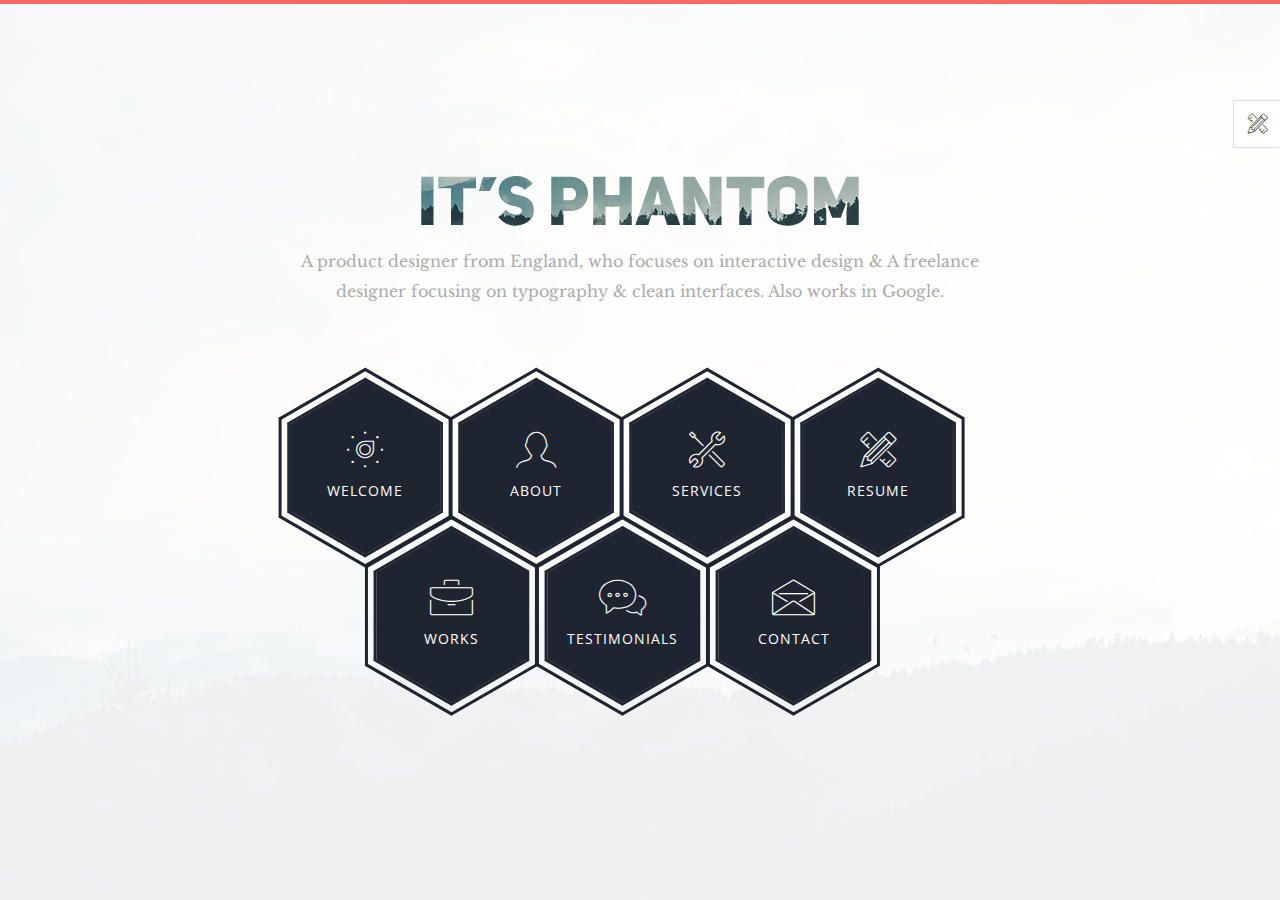
==== projeto_biblioteca/phantom/phantom/themes/phantom/light/index.html @ fdf35fd0 "biblioteca" ====
<!DOCTYPE html>
<html class="no-js" lang="">
    <head>
        <!-- meta charset -->
        <meta charset="utf-8">
        <!-- site title -->
        <title>Phantom | Personal Resume Template</title>
        <!-- meta description -->
        <meta name="description" content="">
        <!-- mobile viwport meta -->
        <meta name="viewport" content="width=device-width, initial-scale=1">
        <!-- fevicon -->
        <link rel="shortcut icon" type="image/x-icon" href="favicon.ico">
        
        <!-- ================================
        CSS Files
        ================================= -->
        <link href="https://fonts.googleapis.com/css?family=Libre+Baskerville:400,400i|Open+Sans:400,600,700,800" rel="stylesheet">
        <link rel="stylesheet" href="css/themefisher-fonts.min.css">
        <link rel="stylesheet" href="css/owl.carousel.min.css">
        <link rel="stylesheet" href="css/bootstrap.min.css">
        <link rel="stylesheet" href="css/main.css">
        <link id="color-changer" rel="stylesheet" href="css/colors/color-0.css">
    </head>

    <body>

        <div class="preloader">
            <div class="loading-mask"></div>
            <div class="loading-mask"></div>
            <div class="loading-mask"></div>
            <div class="loading-mask"></div>
            <div class="loading-mask"></div>
        </div>

        <div class="preview-wrapper">
            <div class="switcher-head">
                <span>Style Switcher</span>
                <div class="switcher-trigger tf-tools"></div>
            </div>

            <div class="switcher-body">
                <h4>Choose Color:</h4>
                <ul class="color-options list-none">
                    <li class="c0" data-color="red" title="Default">Default</li>
                    <li class="c1" data-color="blue" title="Red">Red</li>
                    <li class="c2" data-color="green" title="Green">Green</li>
                    <li class="c3" data-color="yellow" title="Blue">Blue</li>
                </ul>
            </div>
        </div>

        <main class="site-wrapper">
            <div class="pt-table">
                <div class="pt-tablecell page-home relative" style="background-image: url('img/banner.jpg');">
                    <div class="overlay"></div>

                    <div class="container">
                        <div class="row">
                            <div class="col-xs-12 col-md-offset-1 col-md-10 col-lg-offset-2 col-lg-8">
                                <div class="page-title home text-center">
                                    <img src="img/phantom.png" alt="">
                                    <p>A product designer from England, who focuses on interactive design &amp; A freelance designer focusing on typography &amp; clean interfaces. Also works in Google.</p>
                                </div>

                                <div class="hexagon-menu clear">
                                    <div class="hexagon-item">
                                        <div class="hex-item">
                                            <div></div>
                                            <div></div>
                                            <div></div>
                                        </div>
                                        <div class="hex-item">
                                            <div></div>
                                            <div></div>
                                            <div></div>
                                        </div>
                                        <a href="welcome.html" class="hex-content">
                                            <span class="hex-content-inner">
                                                <span class="icon">
                                                    <i class="tf-dial"></i>
                                                </span>
                                                <span class="title">Welcome</span>
                                            </span>
                                            <svg viewbox="0 0 173.20508075688772 200" height="200" width="174" version="1.1" xmlns="http://www.w3.org/2000/svg"><path d="M86.60254037844386 0L173.20508075688772 50L173.20508075688772 150L86.60254037844386 200L0 150L0 50Z" fill="#1e2530"></path></svg>
                                        </a>
                                    </div>
                                    <div class="hexagon-item">
                                        <div class="hex-item">
                                            <div></div>
                                            <div></div>
                                            <div></div>
                                        </div>
                                        <div class="hex-item">
                                            <div></div>
                                            <div></div>
                                            <div></div>
                                        </div>
                                        <a href="about.html" class="hex-content">
                                            <span class="hex-content-inner">
                                                <span class="icon">
                                                    <i class="tf-profile-male"></i>
                                                </span>
                                                <span class="title">About</span>
                                            </span>
                                            <svg viewbox="0 0 173.20508075688772 200" height="200" width="174" version="1.1" xmlns="http://www.w3.org/2000/svg"><path d="M86.60254037844386 0L173.20508075688772 50L173.20508075688772 150L86.60254037844386 200L0 150L0 50Z" fill="#1e2530"></path></svg>
                                        </a>
                                    </div>
                                    <div class="hexagon-item">
                                        <div class="hex-item">
                                            <div></div>
                                            <div></div>
                                            <div></div>
                                        </div>
                                        <div class="hex-item">
                                            <div></div>
                                            <div></div>
                                            <div></div>
                                        </div>
                                        <a href="services.html" class="hex-content">
                                            <span class="hex-content-inner">
                                                <span class="icon">
                                                    <i class="tf-tools-2"></i>
                                                </span>
                                                <span class="title">Services</span>
                                            </span>
                                            <svg viewbox="0 0 173.20508075688772 200" height="200" width="174" version="1.1" xmlns="http://www.w3.org/2000/svg"><path d="M86.60254037844386 0L173.20508075688772 50L173.20508075688772 150L86.60254037844386 200L0 150L0 50Z" fill="#1e2530"></path></svg>
                                        </a>    
                                    </div>
                                    <div class="hexagon-item">
                                        <div class="hex-item">
                                            <div></div>
                                            <div></div>
                                            <div></div>
                                        </div>
                                        <div class="hex-item">
                                            <div></div>
                                            <div></div>
                                            <div></div>
                                        </div>
                                        <a href="resume.html" class="hex-content">
                                            <span class="hex-content-inner">
                                                <span class="icon">
                                                    <i class="tf-tools"></i>
                                                </span>
                                                <span class="title">Resume</span>
                                            </span>
                                            <svg viewbox="0 0 173.20508075688772 200" height="200" width="174" version="1.1" xmlns="http://www.w3.org/2000/svg"><path d="M86.60254037844386 0L173.20508075688772 50L173.20508075688772 150L86.60254037844386 200L0 150L0 50Z" fill="#1e2530"></path></svg>
                                        </a>
                                    </div>
                                    <div class="hexagon-item">
                                        <div class="hex-item">
                                            <div></div>
                                            <div></div>
                                            <div></div>
                                        </div>
                                        <div class="hex-item">
                                            <div></div>
                                            <div></div>
                                            <div></div>
                                        </div>
                                        <a href="works.html" class="hex-content">
                                            <span class="hex-content-inner">
                                                <span class="icon">
                                                    <i class="tf-briefcase2"></i>
                                                </span>
                                                <span class="title">Works</span>
                                            </span>
                                            <svg viewbox="0 0 173.20508075688772 200" height="200" width="174" version="1.1" xmlns="http://www.w3.org/2000/svg"><path d="M86.60254037844386 0L173.20508075688772 50L173.20508075688772 150L86.60254037844386 200L0 150L0 50Z" fill="#1e2530"></path></svg>
                                        </a>
                                    </div>
                                    <div class="hexagon-item">
                                        <div class="hex-item">
                                            <div></div>
                                            <div></div>
                                            <div></div>
                                        </div>
                                        <div class="hex-item">
                                            <div></div>
                                            <div></div>
                                            <div></div>
                                        </div>
                                        <a href="testimonials.html" class="hex-content">
                                            <span class="hex-content-inner">
                                                <span class="icon">
                                                    <i class="tf-chat"></i>
                                                </span>
                                                <span class="title">Testimonials</span>
                                            </span>
                                            <svg viewbox="0 0 173.20508075688772 200" height="200" width="174" version="1.1" xmlns="http://www.w3.org/2000/svg"><path d="M86.60254037844386 0L173.20508075688772 50L173.20508075688772 150L86.60254037844386 200L0 150L0 50Z" fill="#1e2530"></path></svg>
                                        </a>
                                    </div>
                                    <div class="hexagon-item">
                                        <div class="hex-item">
                                            <div></div>
                                            <div></div>
                                            <div></div>
                                        </div>
                                        <div class="hex-item">
                                            <div></div>
                                            <div></div>
                                            <div></div>
                                        </div>
                                        <a href="contact.html" class="hex-content">
                                            <span class="hex-content-inner">
                                                <span class="icon">
                                                    <i class="tf-envelope2"></i>
                                                </span>
                                                <span class="title">Contact</span>
                                            </span>
                                            <svg viewbox="0 0 173.20508075688772 200" height="200" width="174" version="1.1" xmlns="http://www.w3.org/2000/svg"><path d="M86.60254037844386 0L173.20508075688772 50L173.20508075688772 150L86.60254037844386 200L0 150L0 50Z" fill="#1e2530"></path></svg>
                                        </a>
                                    </div>
                                </div> <!-- /.hexagon-menu -->

                            </div> <!-- /.col-xs-12 -->

                        </div> <!-- /.row -->
                    </div> <!-- /.container -->

                </div> <!-- /.pt-tablecell -->
            </div> <!-- /.pt-table -->
        </main> <!-- /.site-wrapper -->
        
        <!-- ================================
        JavaScript Libraries
        ================================= -->
        <script src="js/vendor/jquery-2.2.4.min.js"></script>
        <script src="js/vendor/bootstrap.min.js"></script>
        <!-- <script src="js/jquery.easing.min.js"></script> -->
        <script src="js/isotope.pkgd.min.js"></script>
        <script src="js/jquery.nicescroll.min.js"></script>
        <script src="js/owl.carousel.min.js"></script>
        <script src="js/jquery-validation.min.js"></script>
        <script src="js/form.min.js"></script>
        <script src="js/main.js"></script>
    </body>
</html>
---- projeto_biblioteca/phantom/phantom/themes/phantom/light/css/themefisher-fonts.min.css ----
@font-face {
  font-family: 'themefisher-font';
  src:  url('../fonts/themefisher-font.eot?ug5hnh');
  src:  url('../fonts/themefisher-font.eot?ug5hnh#iefix') format('embedded-opentype'),
    url('../fonts/themefisher-font.ttf?ug5hnh') format('truetype'),
    url('../fonts/themefisher-font.woff?ug5hnh') format('woff'),
    url('../fonts/themefisher-font.svg?ug5hnh#themefisher-font') format('svg');
  font-weight: normal;
  font-style: normal;
}

[class^="tf-"], [class*=" tf-"] {
  /* use !important to prevent issues with browser extensions that change fonts */
  font-family: 'themefisher-font' !important;
  speak: none;
  font-style: normal;
  font-weight: normal;
  font-variant: normal;
  text-transform: none;
  line-height: 1;

  /* Better Font Rendering =========== */
  -webkit-font-smoothing: antialiased;
  -moz-osx-font-smoothing: grayscale;
}

.tf-ion-alert-circled:before {
  content: "\f100";
}
.tf-ion-alert:before {
  content: "\f101";
}
.tf-ion-android-add-circle:before {
  content: "\f359";
}
.tf-ion-android-add:before {
  content: "\f2c7";
}
.tf-ion-android-alarm-clock:before {
  content: "\f35a";
}
.tf-ion-android-alert:before {
  content: "\f35b";
}
.tf-ion-android-apps:before {
  content: "\f35c";
}
.tf-ion-android-archive:before {
  content: "\f2c9";
}
.tf-ion-android-arrow-back:before {
  content: "\f2ca";
}
.tf-ion-android-arrow-down:before {
  content: "\f35d";
}
.tf-ion-android-arrow-dropdown-circle:before {
  content: "\f35e";
}
.tf-ion-android-arrow-dropdown:before {
  content: "\f35f";
}
.tf-ion-android-arrow-dropleft-circle:before {
  content: "\f360";
}
.tf-ion-android-arrow-dropleft:before {
  content: "\f361";
}
.tf-ion-android-arrow-dropright-circle:before {
  content: "\f362";
}
.tf-ion-android-arrow-dropright:before {
  content: "\f363";
}
.tf-ion-android-arrow-dropup-circle:before {
  content: "\f364";
}
.tf-ion-android-arrow-dropup:before {
  content: "\f365";
}
.tf-ion-android-arrow-forward:before {
  content: "\f30f";
}
.tf-ion-android-arrow-up:before {
  content: "\f366";
}
.tf-ion-android-attach:before {
  content: "\f367";
}
.tf-ion-android-bar:before {
  content: "\f368";
}
.tf-ion-android-bicycle:before {
  content: "\f369";
}
.tf-ion-android-boat:before {
  content: "\f36a";
}
.tf-ion-android-bookmark:before {
  content: "\f36b";
}
.tf-ion-android-bulb:before {
  content: "\f36c";
}
.tf-ion-android-bus:before {
  content: "\f36d";
}
.tf-ion-android-calendar:before {
  content: "\f2d1";
}
.tf-ion-android-call:before {
  content: "\f2d2";
}
.tf-ion-android-camera:before {
  content: "\f2d3";
}
.tf-ion-android-cancel:before {
  content: "\f36e";
}
.tf-ion-android-car:before {
  content: "\f36f";
}
.tf-ion-android-cart:before {
  content: "\f370";
}
.tf-ion-android-chat:before {
  content: "\f2d4";
}
.tf-ion-android-checkbox-blank:before {
  content: "\f371";
}
.tf-ion-android-checkbox-outline-blank:before {
  content: "\f372";
}
.tf-ion-android-checkbox-outline:before {
  content: "\f373";
}
.tf-ion-android-checkbox:before {
  content: "\f374";
}
.tf-ion-android-checkmark-circle:before {
  content: "\f375";
}
.tf-ion-android-clipboard:before {
  content: "\f376";
}
.tf-ion-android-close:before {
  content: "\f2d7";
}
.tf-ion-android-cloud-circle:before {
  content: "\f377";
}
.tf-ion-android-cloud-done:before {
  content: "\f378";
}
.tf-ion-android-cloud-outline:before {
  content: "\f379";
}
.tf-ion-android-cloud:before {
  content: "\f37a";
}
.tf-ion-android-color-palette:before {
  content: "\f37b";
}
.tf-ion-android-compass:before {
  content: "\f37c";
}
.tf-ion-android-contact:before {
  content: "\f2d8";
}
.tf-ion-android-contacts:before {
  content: "\f2d9";
}
.tf-ion-android-contract:before {
  content: "\f37d";
}
.tf-ion-android-create:before {
  content: "\f37e";
}
.tf-ion-android-delete:before {
  content: "\f37f";
}
.tf-ion-android-desktop:before {
  content: "\f380";
}
.tf-ion-android-document:before {
  content: "\f381";
}
.tf-ion-android-done-all:before {
  content: "\f382";
}
.tf-ion-android-done:before {
  content: "\f383";
}
.tf-ion-android-download:before {
  content: "\f2dd";
}
.tf-ion-android-drafts:before {
  content: "\f384";
}
.tf-ion-android-exit:before {
  content: "\f385";
}
.tf-ion-android-expand:before {
  content: "\f386";
}
.tf-ion-android-favorite-outline:before {
  content: "\f387";
}
.tf-ion-android-favorite:before {
  content: "\f388";
}
.tf-ion-android-film:before {
  content: "\f389";
}
.tf-ion-android-folder-open:before {
  content: "\f38a";
}
.tf-ion-android-folder:before {
  content: "\f2e0";
}
.tf-ion-android-funnel:before {
  content: "\f38b";
}
.tf-ion-android-globe:before {
  content: "\f38c";
}
.tf-ion-android-hand:before {
  content: "\f2e3";
}
.tf-ion-android-hangout:before {
  content: "\f38d";
}
.tf-ion-android-happy:before {
  content: "\f38e";
}
.tf-ion-android-home:before {
  content: "\f38f";
}
.tf-ion-android-image:before {
  content: "\f2e4";
}
.tf-ion-android-laptop:before {
  content: "\f390";
}
.tf-ion-android-list:before {
  content: "\f391";
}
.tf-ion-android-locate:before {
  content: "\f2e9";
}
.tf-ion-android-lock:before {
  content: "\f392";
}
.tf-ion-android-mail:before {
  content: "\f2eb";
}
.tf-ion-android-map:before {
  content: "\f393";
}
.tf-ion-android-menu:before {
  content: "\f394";
}
.tf-ion-android-microphone-off:before {
  content: "\f395";
}
.tf-ion-android-microphone:before {
  content: "\f2ec";
}
.tf-ion-android-more-horizontal:before {
  content: "\f396";
}
.tf-ion-android-more-vertical:before {
  content: "\f397";
}
.tf-ion-android-navigate:before {
  content: "\f398";
}
.tf-ion-android-notifications-none:before {
  content: "\f399";
}
.tf-ion-android-notifications-off:before {
  content: "\f39a";
}
.tf-ion-android-notifications:before {
  content: "\f39b";
}
.tf-ion-android-open:before {
  content: "\f39c";
}
.tf-ion-android-options:before {
  content: "\f39d";
}
.tf-ion-android-people:before {
  content: "\f39e";
}
.tf-ion-android-person-add:before {
  content: "\f39f";
}
.tf-ion-android-person:before {
  content: "\f3a0";
}
.tf-ion-android-phone-landscape:before {
  content: "\f3a1";
}
.tf-ion-android-phone-portrait:before {
  content: "\f3a2";
}
.tf-ion-android-pin:before {
  content: "\f3a3";
}
.tf-ion-android-plane:before {
  content: "\f3a4";
}
.tf-ion-android-playstore:before {
  content: "\f2f0";
}
.tf-ion-android-print:before {
  content: "\f3a5";
}
.tf-ion-android-radio-button-off:before {
  content: "\f3a6";
}
.tf-ion-android-radio-button-on:before {
  content: "\f3a7";
}
.tf-ion-android-refresh:before {
  content: "\f3a8";
}
.tf-ion-android-remove-circle:before {
  content: "\f3a9";
}
.tf-ion-android-remove:before {
  content: "\f2f4";
}
.tf-ion-android-restaurant:before {
  content: "\f3aa";
}
.tf-ion-android-sad:before {
  content: "\f3ab";
}
.tf-ion-android-search:before {
  content: "\f2f5";
}
.tf-ion-android-send:before {
  content: "\f2f6";
}
.tf-ion-android-settings:before {
  content: "\f2f7";
}
.tf-ion-android-share-alt:before {
  content: "\f3ac";
}
.tf-ion-android-share:before {
  content: "\f2f8";
}
.tf-ion-android-star-half:before {
  content: "\f3ad";
}
.tf-ion-android-star-outline:before {
  content: "\f3ae";
}
.tf-ion-android-star:before {
  content: "\f2fc";
}
.tf-ion-android-stopwatch:before {
  content: "\f2fd";
}
.tf-ion-android-subway:before {
  content: "\f3af";
}
.tf-ion-android-sunny:before {
  content: "\f3b0";
}
.tf-ion-android-sync:before {
  content: "\f3b1";
}
.tf-ion-android-textsms:before {
  content: "\f3b2";
}
.tf-ion-android-time:before {
  content: "\f3b3";
}
.tf-ion-android-train:before {
  content: "\f3b4";
}
.tf-ion-android-unlock:before {
  content: "\f3b5";
}
.tf-ion-android-upload:before {
  content: "\f3b6";
}
.tf-ion-android-volume-down:before {
  content: "\f3b7";
}
.tf-ion-android-volume-mute:before {
  content: "\f3b8";
}
.tf-ion-android-volume-off:before {
  content: "\f3b9";
}
.tf-ion-android-volume-up:before {
  content: "\f3ba";
}
.tf-ion-android-walk:before {
  content: "\f3bb";
}
.tf-ion-android-warning:before {
  content: "\f3bc";
}
.tf-ion-android-watch:before {
  content: "\f3bd";
}
.tf-ion-android-wifi:before {
  content: "\f305";
}
.tf-ion-aperture:before {
  content: "\f313";
}
.tf-ion-archive:before {
  content: "\f102";
}
.tf-ion-arrow-down-a:before {
  content: "\f103";
}
.tf-ion-arrow-down-b:before {
  content: "\f104";
}
.tf-ion-arrow-down-c:before {
  content: "\f105";
}
.tf-ion-arrow-expand:before {
  content: "\f25e";
}
.tf-ion-arrow-graph-down-left:before {
  content: "\f25f";
}
.tf-ion-arrow-graph-down-right:before {
  content: "\f260";
}
.tf-ion-arrow-graph-up-left:before {
  content: "\f261";
}
.tf-ion-arrow-graph-up-right:before {
  content: "\f262";
}
.tf-ion-arrow-left-a:before {
  content: "\f106";
}
.tf-ion-arrow-left-b:before {
  content: "\f107";
}
.tf-ion-arrow-left-c:before {
  content: "\f108";
}
.tf-ion-arrow-move:before {
  content: "\f263";
}
.tf-ion-arrow-resize:before {
  content: "\f264";
}
.tf-ion-arrow-return-left:before {
  content: "\f265";
}
.tf-ion-arrow-return-right:before {
  content: "\f266";
}
.tf-ion-arrow-right-a:before {
  content: "\f109";
}
.tf-ion-arrow-right-b:before {
  content: "\f10a";
}
.tf-ion-arrow-right-c:before {
  content: "\f10b";
}
.tf-ion-arrow-shrink:before {
  content: "\f267";
}
.tf-ion-arrow-swap:before {
  content: "\f268";
}
.tf-ion-arrow-up-a:before {
  content: "\f10c";
}
.tf-ion-arrow-up-b:before {
  content: "\f10d";
}
.tf-ion-arrow-up-c:before {
  content: "\f10e";
}
.tf-ion-asterisk:before {
  content: "\f314";
}
.tf-ion-at:before {
  content: "\f10f";
}
.tf-ion-backspace-outline:before {
  content: "\f3be";
}
.tf-ion-backspace:before {
  content: "\f3bf";
}
.tf-ion-bag:before {
  content: "\f110";
}
.tf-ion-battery-charging:before {
  content: "\f111";
}
.tf-ion-battery-empty:before {
  content: "\f112";
}
.tf-ion-battery-full:before {
  content: "\f113";
}
.tf-ion-battery-half:before {
  content: "\f114";
}
.tf-ion-battery-low:before {
  content: "\f115";
}
.tf-ion-beaker:before {
  content: "\f269";
}
.tf-ion-beer:before {
  content: "\f26a";
}
.tf-ion-bluetooth:before {
  content: "\f116";
}
.tf-ion-bonfire:before {
  content: "\f315";
}
.tf-ion-bookmark:before {
  content: "\f26b";
}
.tf-ion-bowtie:before {
  content: "\f3c0";
}
.tf-ion-briefcase:before {
  content: "\f26c";
}
.tf-ion-bug:before {
  content: "\f2be";
}
.tf-ion-calculator:before {
  content: "\f26d";
}
.tf-ion-calendar:before {
  content: "\f117";
}
.tf-ion-camera:before {
  content: "\f118";
}
.tf-ion-card:before {
  content: "\f119";
}
.tf-ion-cash:before {
  content: "\f316";
}
.tf-ion-chatbox-working:before {
  content: "\f11a";
}
.tf-ion-chatbox:before {
  content: "\f11b";
}
.tf-ion-chatboxes:before {
  content: "\f11c";
}
.tf-ion-chatbubble-working:before {
  content: "\f11d";
}
.tf-ion-chatbubble:before {
  content: "\f11e";
}
.tf-ion-chatbubbles:before {
  content: "\f11f";
}
.tf-ion-checkmark-circled:before {
  content: "\f120";
}
.tf-ion-checkmark-round:before {
  content: "\f121";
}
.tf-ion-checkmark:before {
  content: "\f122";
}
.tf-ion-chevron-down:before {
  content: "\f123";
}
.tf-ion-chevron-left:before {
  content: "\f124";
}
.tf-ion-chevron-right:before {
  content: "\f125";
}
.tf-ion-chevron-up:before {
  content: "\f126";
}
.tf-ion-clipboard:before {
  content: "\f127";
}
.tf-ion-clock:before {
  content: "\f26e";
}
.tf-ion-close-circled:before {
  content: "\f128";
}
.tf-ion-close-round:before {
  content: "\f129";
}
.tf-ion-close:before {
  content: "\f12a";
}
.tf-ion-closed-captioning:before {
  content: "\f317";
}
.tf-ion-cloud:before {
  content: "\f12b";
}
.tf-ion-code-download:before {
  content: "\f26f";
}
.tf-ion-code-working:before {
  content: "\f270";
}
.tf-ion-code:before {
  content: "\f271";
}
.tf-ion-coffee:before {
  content: "\f272";
}
.tf-ion-compass:before {
  content: "\f273";
}
.tf-ion-compose:before {
  content: "\f12c";
}
.tf-ion-connection-bars:before {
  content: "\f274";
}
.tf-ion-contrast:before {
  content: "\f275";
}
.tf-ion-crop:before {
  content: "\f3c1";
}
.tf-ion-cube:before {
  content: "\f318";
}
.tf-ion-disc:before {
  content: "\f12d";
}
.tf-ion-document-text:before {
  content: "\f12e";
}
.tf-ion-document:before {
  content: "\f12f";
}
.tf-ion-drag:before {
  content: "\f130";
}
.tf-ion-earth:before {
  content: "\f276";
}
.tf-ion-easel:before {
  content: "\f3c2";
}
.tf-ion-edit:before {
  content: "\f2bf";
}
.tf-ion-egg:before {
  content: "\f277";
}
.tf-ion-eject:before {
  content: "\f131";
}
.tf-ion-email-unread:before {
  content: "\f3c3";
}
.tf-ion-email:before {
  content: "\f132";
}
.tf-ion-erlenmeyer-flask-bubbles:before {
  content: "\f3c4";
}
.tf-ion-erlenmeyer-flask:before {
  content: "\f3c5";
}
.tf-ion-eye-disabled:before {
  content: "\f306";
}
.tf-ion-eye:before {
  content: "\f133";
}
.tf-ion-female:before {
  content: "\f278";
}
.tf-ion-filing:before {
  content: "\f134";
}
.tf-ion-film-marker:before {
  content: "\f135";
}
.tf-ion-fireball:before {
  content: "\f319";
}
.tf-ion-flag:before {
  content: "\f279";
}
.tf-ion-flame:before {
  content: "\f31a";
}
.tf-ion-flash-off:before {
  content: "\f136";
}
.tf-ion-flash:before {
  content: "\f137";
}
.tf-ion-folder:before {
  content: "\f139";
}
.tf-ion-fork-repo:before {
  content: "\f2c0";
}
.tf-ion-fork:before {
  content: "\f27a";
}
.tf-ion-forward:before {
  content: "\f13a";
}
.tf-ion-funnel:before {
  content: "\f31b";
}
.tf-ion-gear-a:before {
  content: "\f13d";
}
.tf-ion-gear-b:before {
  content: "\f13e";
}
.tf-ion-grid:before {
  content: "\f13f";
}
.tf-ion-hammer:before {
  content: "\f27b";
}
.tf-ion-happy-outline:before {
  content: "\f3c6";
}
.tf-ion-happy:before {
  content: "\f31c";
}
.tf-ion-headphone:before {
  content: "\f140";
}
.tf-ion-heart-broken:before {
  content: "\f31d";
}
.tf-ion-heart:before {
  content: "\f141";
}
.tf-ion-help-buoy:before {
  content: "\f27c";
}
.tf-ion-help-circled:before {
  content: "\f142";
}
.tf-ion-help:before {
  content: "\f143";
}
.tf-ion-home:before {
  content: "\f144";
}
.tf-ion-icecream:before {
  content: "\f27d";
}
.tf-ion-image:before {
  content: "\f147";
}
.tf-ion-images:before {
  content: "\f148";
}
.tf-ion-information-circled:before {
  content: "\f149";
}
.tf-ion-information:before {
  content: "\f14a";
}
.tf-ion-ionic:before {
  content: "\f14b";
}
.tf-ion-ios-alarm-outline:before {
  content: "\f3c7";
}
.tf-ion-ios-alarm:before {
  content: "\f3c8";
}
.tf-ion-ios-albums-outline:before {
  content: "\f3c9";
}
.tf-ion-ios-albums:before {
  content: "\f3ca";
}
.tf-ion-ios-americanfootball-outline:before {
  content: "\f3cb";
}
.tf-ion-ios-americanfootball:before {
  content: "\f3cc";
}
.tf-ion-ios-analytics-outline:before {
  content: "\f3cd";
}
.tf-ion-ios-analytics:before {
  content: "\f3ce";
}
.tf-ion-ios-arrow-back:before {
  content: "\f3cf";
}
.tf-ion-ios-arrow-down:before {
  content: "\f3d0";
}
.tf-ion-ios-arrow-forward:before {
  content: "\f3d1";
}
.tf-ion-ios-arrow-left:before {
  content: "\f3d2";
}
.tf-ion-ios-arrow-right:before {
  content: "\f3d3";
}
.tf-ion-ios-arrow-thin-down:before {
  content: "\f3d4";
}
.tf-ion-ios-arrow-thin-left:before {
  content: "\f3d5";
}
.tf-ion-ios-arrow-thin-right:before {
  content: "\f3d6";
}
.tf-ion-ios-arrow-thin-up:before {
  content: "\f3d7";
}
.tf-ion-ios-arrow-up:before {
  content: "\f3d8";
}
.tf-ion-ios-at-outline:before {
  content: "\f3d9";
}
.tf-ion-ios-at:before {
  content: "\f3da";
}
.tf-ion-ios-barcode-outline:before {
  content: "\f3db";
}
.tf-ion-ios-barcode:before {
  content: "\f3dc";
}
.tf-ion-ios-baseball-outline:before {
  content: "\f3dd";
}
.tf-ion-ios-baseball:before {
  content: "\f3de";
}
.tf-ion-ios-basketball-outline:before {
  content: "\f3df";
}
.tf-ion-ios-basketball:before {
  content: "\f3e0";
}
.tf-ion-ios-bell-outline:before {
  content: "\f3e1";
}
.tf-ion-ios-bell:before {
  content: "\f3e2";
}
.tf-ion-ios-body-outline:before {
  content: "\f3e3";
}
.tf-ion-ios-body:before {
  content: "\f3e4";
}
.tf-ion-ios-bolt-outline:before {
  content: "\f3e5";
}
.tf-ion-ios-bolt:before {
  content: "\f3e6";
}
.tf-ion-ios-book-outline:before {
  content: "\f3e7";
}
.tf-ion-ios-book:before {
  content: "\f3e8";
}
.tf-ion-ios-bookmarks-outline:before {
  content: "\f3e9";
}
.tf-ion-ios-bookmarks:before {
  content: "\f3ea";
}
.tf-ion-ios-box-outline:before {
  content: "\f3eb";
}
.tf-ion-ios-box:before {
  content: "\f3ec";
}
.tf-ion-ios-briefcase-outline:before {
  content: "\f3ed";
}
.tf-ion-ios-briefcase:before {
  content: "\f3ee";
}
.tf-ion-ios-browsers-outline:before {
  content: "\f3ef";
}
.tf-ion-ios-browsers:before {
  content: "\f3f0";
}
.tf-ion-ios-calculator-outline:before {
  content: "\f3f1";
}
.tf-ion-ios-calculator:before {
  content: "\f3f2";
}
.tf-ion-ios-calendar-outline:before {
  content: "\f3f3";
}
.tf-ion-ios-calendar:before {
  content: "\f3f4";
}
.tf-ion-ios-camera-outline:before {
  content: "\f3f5";
}
.tf-ion-ios-camera:before {
  content: "\f3f6";
}
.tf-ion-ios-cart-outline:before {
  content: "\f3f7";
}
.tf-ion-ios-cart:before {
  content: "\f3f8";
}
.tf-ion-ios-chatboxes-outline:before {
  content: "\f3f9";
}
.tf-ion-ios-chatboxes:before {
  content: "\f3fa";
}
.tf-ion-ios-chatbubble-outline:before {
  content: "\f3fb";
}
.tf-ion-ios-chatbubble:before {
  content: "\f3fc";
}
.tf-ion-ios-checkmark-empty:before {
  content: "\f3fd";
}
.tf-ion-ios-checkmark-outline:before {
  content: "\f3fe";
}
.tf-ion-ios-checkmark:before {
  content: "\f3ff";
}
.tf-ion-ios-circle-filled:before {
  content: "\f400";
}
.tf-ion-ios-circle-outline:before {
  content: "\f401";
}
.tf-ion-ios-clock-outline:before {
  content: "\f402";
}
.tf-ion-ios-clock:before {
  content: "\f403";
}
.tf-ion-ios-close-empty:before {
  content: "\f404";
}
.tf-ion-ios-close-outline:before {
  content: "\f405";
}
.tf-ion-ios-close:before {
  content: "\f406";
}
.tf-ion-ios-cloud-download-outline:before {
  content: "\f407";
}
.tf-ion-ios-cloud-download:before {
  content: "\f408";
}
.tf-ion-ios-cloud-outline:before {
  content: "\f409";
}
.tf-ion-ios-cloud-upload-outline:before {
  content: "\f40a";
}
.tf-ion-ios-cloud-upload:before {
  content: "\f40b";
}
.tf-ion-ios-cloud:before {
  content: "\f40c";
}
.tf-ion-ios-cloudy-night-outline:before {
  content: "\f40d";
}
.tf-ion-ios-cloudy-night:before {
  content: "\f40e";
}
.tf-ion-ios-cloudy-outline:before {
  content: "\f40f";
}
.tf-ion-ios-cloudy:before {
  content: "\f410";
}
.tf-ion-ios-cog-outline:before {
  content: "\f411";
}
.tf-ion-ios-cog:before {
  content: "\f412";
}
.tf-ion-ios-color-filter-outline:before {
  content: "\f413";
}
.tf-ion-ios-color-filter:before {
  content: "\f414";
}
.tf-ion-ios-color-wand-outline:before {
  content: "\f415";
}
.tf-ion-ios-color-wand:before {
  content: "\f416";
}
.tf-ion-ios-compose-outline:before {
  content: "\f417";
}
.tf-ion-ios-compose:before {
  content: "\f418";
}
.tf-ion-ios-contact-outline:before {
  content: "\f419";
}
.tf-ion-ios-contact:before {
  content: "\f41a";
}
.tf-ion-ios-copy-outline:before {
  content: "\f41b";
}
.tf-ion-ios-copy:before {
  content: "\f41c";
}
.tf-ion-ios-crop-strong:before {
  content: "\f41d";
}
.tf-ion-ios-crop:before {
  content: "\f41e";
}
.tf-ion-ios-download-outline:before {
  content: "\f41f";
}
.tf-ion-ios-download:before {
  content: "\f420";
}
.tf-ion-ios-drag:before {
  content: "\f421";
}
.tf-ion-ios-email-outline:before {
  content: "\f422";
}
.tf-ion-ios-email:before {
  content: "\f423";
}
.tf-ion-ios-eye-outline:before {
  content: "\f424";
}
.tf-ion-ios-eye:before {
  content: "\f425";
}
.tf-ion-ios-fastforward-outline:before {
  content: "\f426";
}
.tf-ion-ios-fastforward:before {
  content: "\f427";
}
.tf-ion-ios-filing-outline:before {
  content: "\f428";
}
.tf-ion-ios-filing:before {
  content: "\f429";
}
.tf-ion-ios-film-outline:before {
  content: "\f42a";
}
.tf-ion-ios-film:before {
  content: "\f42b";
}
.tf-ion-ios-flag-outline:before {
  content: "\f42c";
}
.tf-ion-ios-flag:before {
  content: "\f42d";
}
.tf-ion-ios-flame-outline:before {
  content: "\f42e";
}
.tf-ion-ios-flame:before {
  content: "\f42f";
}
.tf-ion-ios-flask-outline:before {
  content: "\f430";
}
.tf-ion-ios-flask:before {
  content: "\f431";
}
.tf-ion-ios-flower-outline:before {
  content: "\f432";
}
.tf-ion-ios-flower:before {
  content: "\f433";
}
.tf-ion-ios-folder-outline:before {
  content: "\f434";
}
.tf-ion-ios-folder:before {
  content: "\f435";
}
.tf-ion-ios-football-outline:before {
  content: "\f436";
}
.tf-ion-ios-football:before {
  content: "\f437";
}
.tf-ion-ios-game-controller-a-outline:before {
  content: "\f438";
}
.tf-ion-ios-game-controller-a:before {
  content: "\f439";
}
.tf-ion-ios-game-controller-b-outline:before {
  content: "\f43a";
}
.tf-ion-ios-game-controller-b:before {
  content: "\f43b";
}
.tf-ion-ios-gear-outline:before {
  content: "\f43c";
}
.tf-ion-ios-gear:before {
  content: "\f43d";
}
.tf-ion-ios-glasses-outline:before {
  content: "\f43e";
}
.tf-ion-ios-glasses:before {
  content: "\f43f";
}
.tf-ion-ios-grid-view-outline:before {
  content: "\f440";
}
.tf-ion-ios-grid-view:before {
  content: "\f441";
}
.tf-ion-ios-heart-outline:before {
  content: "\f442";
}
.tf-ion-ios-heart:before {
  content: "\f443";
}
.tf-ion-ios-help-empty:before {
  content: "\f444";
}
.tf-ion-ios-help-outline:before {
  content: "\f445";
}
.tf-ion-ios-help:before {
  content: "\f446";
}
.tf-ion-ios-home-outline:before {
  content: "\f447";
}
.tf-ion-ios-home:before {
  content: "\f448";
}
.tf-ion-ios-infinite-outline:before {
  content: "\f449";
}
.tf-ion-ios-infinite:before {
  content: "\f44a";
}
.tf-ion-ios-information-empty:before {
  content: "\f44b";
}
.tf-ion-ios-information-outline:before {
  content: "\f44c";
}
.tf-ion-ios-information:before {
  content: "\f44d";
}
.tf-ion-ios-ionic-outline:before {
  content: "\f44e";
}
.tf-ion-ios-keypad-outline:before {
  content: "\f44f";
}
.tf-ion-ios-keypad:before {
  content: "\f450";
}
.tf-ion-ios-lightbulb-outline:before {
  content: "\f451";
}
.tf-ion-ios-lightbulb:before {
  content: "\f452";
}
.tf-ion-ios-list-outline:before {
  content: "\f453";
}
.tf-ion-ios-list:before {
  content: "\f454";
}
.tf-ion-ios-location-outline:before {
  content: "\f455";
}
.tf-ion-ios-location:before {
  content: "\f456";
}
.tf-ion-ios-locked-outline:before {
  content: "\f457";
}
.tf-ion-ios-locked:before {
  content: "\f458";
}
.tf-ion-ios-loop-strong:before {
  content: "\f459";
}
.tf-ion-ios-loop:before {
  content: "\f45a";
}
.tf-ion-ios-medical-outline:before {
  content: "\f45b";
}
.tf-ion-ios-medical:before {
  content: "\f45c";
}
.tf-ion-ios-medkit-outline:before {
  content: "\f45d";
}
.tf-ion-ios-medkit:before {
  content: "\f45e";
}
.tf-ion-ios-mic-off:before {
  content: "\f45f";
}
.tf-ion-ios-mic-outline:before {
  content: "\f460";
}
.tf-ion-ios-mic:before {
  content: "\f461";
}
.tf-ion-ios-minus-empty:before {
  content: "\f462";
}
.tf-ion-ios-minus-outline:before {
  content: "\f463";
}
.tf-ion-ios-minus:before {
  content: "\f464";
}
.tf-ion-ios-monitor-outline:before {
  content: "\f465";
}
.tf-ion-ios-monitor:before {
  content: "\f466";
}
.tf-ion-ios-moon-outline:before {
  content: "\f467";
}
.tf-ion-ios-moon:before {
  content: "\f468";
}
.tf-ion-ios-more-outline:before {
  content: "\f469";
}
.tf-ion-ios-more:before {
  content: "\f46a";
}
.tf-ion-ios-musical-note:before {
  content: "\f46b";
}
.tf-ion-ios-musical-notes:before {
  content: "\f46c";
}
.tf-ion-ios-navigate-outline:before {
  content: "\f46d";
}
.tf-ion-ios-navigate:before {
  content: "\f46e";
}
.tf-ion-ios-nutrition-outline:before {
  content: "\f46f";
}
.tf-ion-ios-nutrition:before {
  content: "\f470";
}
.tf-ion-ios-paper-outline:before {
  content: "\f471";
}
.tf-ion-ios-paper:before {
  content: "\f472";
}
.tf-ion-ios-paperplane-outline:before {
  content: "\f473";
}
.tf-ion-ios-paperplane:before {
  content: "\f474";
}
.tf-ion-ios-partlysunny-outline:before {
  content: "\f475";
}
.tf-ion-ios-partlysunny:before {
  content: "\f476";
}
.tf-ion-ios-pause-outline:before {
  content: "\f477";
}
.tf-ion-ios-pause:before {
  content: "\f478";
}
.tf-ion-ios-paw-outline:before {
  content: "\f479";
}
.tf-ion-ios-paw:before {
  content: "\f47a";
}
.tf-ion-ios-people-outline:before {
  content: "\f47b";
}
.tf-ion-ios-people:before {
  content: "\f47c";
}
.tf-ion-ios-person-outline:before {
  content: "\f47d";
}
.tf-ion-ios-person:before {
  content: "\f47e";
}
.tf-ion-ios-personadd-outline:before {
  content: "\f47f";
}
.tf-ion-ios-personadd:before {
  content: "\f480";
}
.tf-ion-ios-photos-outline:before {
  content: "\f481";
}
.tf-ion-ios-photos:before {
  content: "\f482";
}
.tf-ion-ios-pie-outline:before {
  content: "\f483";
}
.tf-ion-ios-pie:before {
  content: "\f484";
}
.tf-ion-ios-pint-outline:before {
  content: "\f485";
}
.tf-ion-ios-pint:before {
  content: "\f486";
}
.tf-ion-ios-play-outline:before {
  content: "\f487";
}
.tf-ion-ios-play:before {
  content: "\f488";
}
.tf-ion-ios-plus-empty:before {
  content: "\f489";
}
.tf-ion-ios-plus-outline:before {
  content: "\f48a";
}
.tf-ion-ios-plus:before {
  content: "\f48b";
}
.tf-ion-ios-pricetag-outline:before {
  content: "\f48c";
}
.tf-ion-ios-pricetag:before {
  content: "\f48d";
}
.tf-ion-ios-pricetags-outline:before {
  content: "\f48e";
}
.tf-ion-ios-pricetags:before {
  content: "\f48f";
}
.tf-ion-ios-printer-outline:before {
  content: "\f490";
}
.tf-ion-ios-printer:before {
  content: "\f491";
}
.tf-ion-ios-pulse-strong:before {
  content: "\f492";
}
.tf-ion-ios-pulse:before {
  content: "\f493";
}
.tf-ion-ios-rainy-outline:before {
  content: "\f494";
}
.tf-ion-ios-rainy:before {
  content: "\f495";
}
.tf-ion-ios-recording-outline:before {
  content: "\f496";
}
.tf-ion-ios-recording:before {
  content: "\f497";
}
.tf-ion-ios-redo-outline:before {
  content: "\f498";
}
.tf-ion-ios-redo:before {
  content: "\f499";
}
.tf-ion-ios-refresh-empty:before {
  content: "\f49a";
}
.tf-ion-ios-refresh-outline:before {
  content: "\f49b";
}
.tf-ion-ios-refresh:before {
  content: "\f49c";
}
.tf-ion-ios-reload:before {
  content: "\f49d";
}
.tf-ion-ios-reverse-camera-outline:before {
  content: "\f49e";
}
.tf-ion-ios-reverse-camera:before {
  content: "\f49f";
}
.tf-ion-ios-rewind-outline:before {
  content: "\f4a0";
}
.tf-ion-ios-rewind:before {
  content: "\f4a1";
}
.tf-ion-ios-rose-outline:before {
  content: "\f4a2";
}
.tf-ion-ios-rose:before {
  content: "\f4a3";
}
.tf-ion-ios-search-strong:before {
  content: "\f4a4";
}
.tf-ion-ios-search:before {
  content: "\f4a5";
}
.tf-ion-ios-settings-strong:before {
  content: "\f4a6";
}
.tf-ion-ios-settings:before {
  content: "\f4a7";
}
.tf-ion-ios-shuffle-strong:before {
  content: "\f4a8";
}
.tf-ion-ios-shuffle:before {
  content: "\f4a9";
}
.tf-ion-ios-skipbackward-outline:before {
  content: "\f4aa";
}
.tf-ion-ios-skipbackward:before {
  content: "\f4ab";
}
.tf-ion-ios-skipforward-outline:before {
  content: "\f4ac";
}
.tf-ion-ios-skipforward:before {
  content: "\f4ad";
}
.tf-ion-ios-snowy:before {
  content: "\f4ae";
}
.tf-ion-ios-speedometer-outline:before {
  content: "\f4af";
}
.tf-ion-ios-speedometer:before {
  content: "\f4b0";
}
.tf-ion-ios-star-half:before {
  content: "\f4b1";
}
.tf-ion-ios-star-outline:before {
  content: "\f4b2";
}
.tf-ion-ios-star:before {
  content: "\f4b3";
}
.tf-ion-ios-stopwatch-outline:before {
  content: "\f4b4";
}
.tf-ion-ios-stopwatch:before {
  content: "\f4b5";
}
.tf-ion-ios-sunny-outline:before {
  content: "\f4b6";
}
.tf-ion-ios-sunny:before {
  content: "\f4b7";
}
.tf-ion-ios-telephone-outline:before {
  content: "\f4b8";
}
.tf-ion-ios-telephone:before {
  content: "\f4b9";
}
.tf-ion-ios-tennisball-outline:before {
  content: "\f4ba";
}
.tf-ion-ios-tennisball:before {
  content: "\f4bb";
}
.tf-ion-ios-thunderstorm-outline:before {
  content: "\f4bc";
}
.tf-ion-ios-thunderstorm:before {
  content: "\f4bd";
}
.tf-ion-ios-time-outline:before {
  content: "\f4be";
}
.tf-ion-ios-time:before {
  content: "\f4bf";
}
.tf-ion-ios-timer-outline:before {
  content: "\f4c0";
}
.tf-ion-ios-timer:before {
  content: "\f4c1";
}
.tf-ion-ios-toggle-outline:before {
  content: "\f4c2";
}
.tf-ion-ios-toggle:before {
  content: "\f4c3";
}
.tf-ion-ios-trash-outline:before {
  content: "\f4c4";
}
.tf-ion-ios-trash:before {
  content: "\f4c5";
}
.tf-ion-ios-undo-outline:before {
  content: "\f4c6";
}
.tf-ion-ios-undo:before {
  content: "\f4c7";
}
.tf-ion-ios-unlocked-outline:before {
  content: "\f4c8";
}
.tf-ion-ios-unlocked:before {
  content: "\f4c9";
}
.tf-ion-ios-upload-outline:before {
  content: "\f4ca";
}
.tf-ion-ios-upload:before {
  content: "\f4cb";
}
.tf-ion-ios-videocam-outline:before {
  content: "\f4cc";
}
.tf-ion-ios-videocam:before {
  content: "\f4cd";
}
.tf-ion-ios-volume-high:before {
  content: "\f4ce";
}
.tf-ion-ios-volume-low:before {
  content: "\f4cf";
}
.tf-ion-ios-wineglass-outline:before {
  content: "\f4d0";
}
.tf-ion-ios-wineglass:before {
  content: "\f4d1";
}
.tf-ion-ios-world-outline:before {
  content: "\f4d2";
}
.tf-ion-ios-world:before {
  content: "\f4d3";
}
.tf-ion-ipad:before {
  content: "\f1f9";
}
.tf-ion-iphone:before {
  content: "\f1fa";
}
.tf-ion-ipod:before {
  content: "\f1fb";
}
.tf-ion-jet:before {
  content: "\f295";
}
.tf-ion-key:before {
  content: "\f296";
}
.tf-ion-knife:before {
  content: "\f297";
}
.tf-ion-laptop:before {
  content: "\f1fc";
}
.tf-ion-leaf:before {
  content: "\f1fd";
}
.tf-ion-levels:before {
  content: "\f298";
}
.tf-ion-lightbulb:before {
  content: "\f299";
}
.tf-ion-link:before {
  content: "\f1fe";
}
.tf-ion-load-a:before {
  content: "\f29a";
}
.tf-ion-load-b:before {
  content: "\f29b";
}
.tf-ion-load-c:before {
  content: "\f29c";
}
.tf-ion-load-d:before {
  content: "\f29d";
}
.tf-ion-location:before {
  content: "\f1ff";
}
.tf-ion-lock-combination:before {
  content: "\f4d4";
}
.tf-ion-locked:before {
  content: "\f200";
}
.tf-ion-log-in:before {
  content: "\f29e";
}
.tf-ion-log-out:before {
  content: "\f29f";
}
.tf-ion-loop:before {
  content: "\f201";
}
.tf-ion-magnet:before {
  content: "\f2a0";
}
.tf-ion-male:before {
  content: "\f2a1";
}
.tf-ion-man:before {
  content: "\f202";
}
.tf-ion-map:before {
  content: "\f203";
}
.tf-ion-medkit:before {
  content: "\f2a2";
}
.tf-ion-merge:before {
  content: "\f33f";
}
.tf-ion-mic-a:before {
  content: "\f204";
}
.tf-ion-mic-b:before {
  content: "\f205";
}
.tf-ion-mic-c:before {
  content: "\f206";
}
.tf-ion-minus-circled:before {
  content: "\f207";
}
.tf-ion-minus-round:before {
  content: "\f208";
}
.tf-ion-minus:before {
  content: "\f209";
}
.tf-ion-model-s:before {
  content: "\f2c1";
}
.tf-ion-monitor:before {
  content: "\f20a";
}
.tf-ion-more:before {
  content: "\f20b";
}
.tf-ion-mouse:before {
  content: "\f340";
}
.tf-ion-music-note:before {
  content: "\f20c";
}
.tf-ion-navicon-round:before {
  content: "\f20d";
}
.tf-ion-navicon:before {
  content: "\f20e";
}
.tf-ion-navigate:before {
  content: "\f2a3";
}
.tf-ion-network:before {
  content: "\f341";
}
.tf-ion-no-smoking:before {
  content: "\f2c2";
}
.tf-ion-nuclear:before {
  content: "\f2a4";
}
.tf-ion-outlet:before {
  content: "\f342";
}
.tf-ion-paintbrush:before {
  content: "\f4d5";
}
.tf-ion-paintbucket:before {
  content: "\f4d6";
}
.tf-ion-paper-airplane:before {
  content: "\f2c3";
}
.tf-ion-paperclip:before {
  content: "\f20f";
}
.tf-ion-pause:before {
  content: "\f210";
}
.tf-ion-person-add:before {
  content: "\f211";
}
.tf-ion-person-stalker:before {
  content: "\f212";
}
.tf-ion-person:before {
  content: "\f213";
}
.tf-ion-pie-graph:before {
  content: "\f2a5";
}
.tf-ion-pin:before {
  content: "\f2a6";
}
.tf-ion-pinpoint:before {
  content: "\f2a7";
}
.tf-ion-pizza:before {
  content: "\f2a8";
}
.tf-ion-plane:before {
  content: "\f214";
}
.tf-ion-planet:before {
  content: "\f343";
}
.tf-ion-play:before {
  content: "\f215";
}
.tf-ion-playstation:before {
  content: "\f30a";
}
.tf-ion-plus-circled:before {
  content: "\f216";
}
.tf-ion-plus-round:before {
  content: "\f217";
}
.tf-ion-plus:before {
  content: "\f218";
}
.tf-ion-podium:before {
  content: "\f344";
}
.tf-ion-pound:before {
  content: "\f219";
}
.tf-ion-power:before {
  content: "\f2a9";
}
.tf-ion-pricetag:before {
  content: "\f2aa";
}
.tf-ion-pricetags:before {
  content: "\f2ab";
}
.tf-ion-printer:before {
  content: "\f21a";
}
.tf-ion-pull-request:before {
  content: "\f345";
}
.tf-ion-qr-scanner:before {
  content: "\f346";
}
.tf-ion-quote:before {
  content: "\f347";
}
.tf-ion-radio-waves:before {
  content: "\f2ac";
}
.tf-ion-record:before {
  content: "\f21b";
}
.tf-ion-refresh:before {
  content: "\f21c";
}
.tf-ion-reply-all:before {
  content: "\f21d";
}
.tf-ion-reply:before {
  content: "\f21e";
}
.tf-ion-ribbon-a:before {
  content: "\f348";
}
.tf-ion-ribbon-b:before {
  content: "\f349";
}
.tf-ion-sad-outline:before {
  content: "\f4d7";
}
.tf-ion-sad:before {
  content: "\f34a";
}
.tf-ion-scissors:before {
  content: "\f34b";
}
.tf-ion-search:before {
  content: "\f21f";
}
.tf-ion-settings:before {
  content: "\f2ad";
}
.tf-ion-share:before {
  content: "\f220";
}
.tf-ion-shuffle:before {
  content: "\f221";
}
.tf-ion-skip-backward:before {
  content: "\f222";
}
.tf-ion-skip-forward:before {
  content: "\f223";
}
.tf-ion-social-android-outline:before {
  content: "\f224";
}
.tf-ion-social-android:before {
  content: "\f225";
}
.tf-ion-social-angular-outline:before {
  content: "\f4d8";
}
.tf-ion-social-angular:before {
  content: "\f4d9";
}
.tf-ion-social-apple-outline:before {
  content: "\f226";
}
.tf-ion-social-apple:before {
  content: "\f227";
}
.tf-ion-social-bitcoin-outline:before {
  content: "\f2ae";
}
.tf-ion-social-bitcoin:before {
  content: "\f2af";
}
.tf-ion-social-buffer-outline:before {
  content: "\f228";
}
.tf-ion-social-buffer:before {
  content: "\f229";
}
.tf-ion-social-chrome-outline:before {
  content: "\f4da";
}
.tf-ion-social-chrome:before {
  content: "\f4db";
}
.tf-ion-social-codepen-outline:before {
  content: "\f4dc";
}
.tf-ion-social-codepen:before {
  content: "\f4dd";
}
.tf-ion-social-css3-outline:before {
  content: "\f4de";
}
.tf-ion-social-css3:before {
  content: "\f4df";
}
.tf-ion-social-designernews-outline:before {
  content: "\f22a";
}
.tf-ion-social-designernews:before {
  content: "\f22b";
}
.tf-ion-social-dribbble-outline:before {
  content: "\f22c";
}
.tf-ion-social-dribbble:before {
  content: "\f22d";
}
.tf-ion-social-dropbox-outline:before {
  content: "\f22e";
}
.tf-ion-social-dropbox:before {
  content: "\f22f";
}
.tf-ion-social-euro-outline:before {
  content: "\f4e0";
}
.tf-ion-social-euro:before {
  content: "\f4e1";
}
.tf-ion-social-facebook-outline:before {
  content: "\f230";
}
.tf-ion-social-facebook:before {
  content: "\f231";
}
.tf-ion-social-foursquare-outline:before {
  content: "\f34c";
}
.tf-ion-social-foursquare:before {
  content: "\f34d";
}
.tf-ion-social-freebsd-devil:before {
  content: "\f2c4";
}
.tf-ion-social-github-outline:before {
  content: "\f232";
}
.tf-ion-social-github:before {
  content: "\f233";
}
.tf-ion-social-google-outline:before {
  content: "\f34e";
}
.tf-ion-social-google:before {
  content: "\f34f";
}
.tf-ion-social-googleplus-outline:before {
  content: "\f234";
}
.tf-ion-social-googleplus:before {
  content: "\f235";
}
.tf-ion-social-hackernews-outline:before {
  content: "\f236";
}
.tf-ion-social-hackernews:before {
  content: "\f237";
}
.tf-ion-social-html5-outline:before {
  content: "\f4e2";
}
.tf-ion-social-html5:before {
  content: "\f4e3";
}
.tf-ion-social-instagram-outline:before {
  content: "\f350";
}
.tf-ion-social-instagram:before {
  content: "\f351";
}
.tf-ion-social-javascript-outline:before {
  content: "\f4e4";
}
.tf-ion-social-javascript:before {
  content: "\f4e5";
}
.tf-ion-social-linkedin-outline:before {
  content: "\f238";
}
.tf-ion-social-linkedin:before {
  content: "\f239";
}
.tf-ion-social-markdown:before {
  content: "\f4e6";
}
.tf-ion-social-nodejs:before {
  content: "\f4e7";
}
.tf-ion-social-octocat:before {
  content: "\f4e8";
}
.tf-ion-social-pinterest-outline:before {
  content: "\f2b0";
}
.tf-ion-social-pinterest:before {
  content: "\f2b1";
}
.tf-ion-social-python:before {
  content: "\f4e9";
}
.tf-ion-social-reddit-outline:before {
  content: "\f23a";
}
.tf-ion-social-reddit:before {
  content: "\f23b";
}
.tf-ion-social-rss-outline:before {
  content: "\f23c";
}
.tf-ion-social-rss:before {
  content: "\f23d";
}
.tf-ion-social-sass:before {
  content: "\f4ea";
}
.tf-ion-social-skype-outline:before {
  content: "\f23e";
}
.tf-ion-social-skype:before {
  content: "\f23f";
}
.tf-ion-social-snapchat-outline:before {
  content: "\f4eb";
}
.tf-ion-social-snapchat:before {
  content: "\f4ec";
}
.tf-ion-social-tumblr-outline:before {
  content: "\f240";
}
.tf-ion-social-tumblr:before {
  content: "\f241";
}
.tf-ion-social-tux:before {
  content: "\f2c5";
}
.tf-ion-social-twitch-outline:before {
  content: "\f4ed";
}
.tf-ion-social-twitch:before {
  content: "\f4ee";
}
.tf-ion-social-twitter-outline:before {
  content: "\f242";
}
.tf-ion-social-twitter:before {
  content: "\f243";
}
.tf-ion-social-usd-outline:before {
  content: "\f352";
}
.tf-ion-social-usd:before {
  content: "\f353";
}
.tf-ion-social-vimeo-outline:before {
  content: "\f244";
}
.tf-ion-social-vimeo:before {
  content: "\f245";
}
.tf-ion-social-whatsapp-outline:before {
  content: "\f4ef";
}
.tf-ion-social-whatsapp:before {
  content: "\f4f0";
}
.tf-ion-social-windows-outline:before {
  content: "\f246";
}
.tf-ion-social-windows:before {
  content: "\f247";
}
.tf-ion-social-wordpress-outline:before {
  content: "\f248";
}
.tf-ion-social-wordpress:before {
  content: "\f249";
}
.tf-ion-social-yahoo-outline:before {
  content: "\f24a";
}
.tf-ion-social-yahoo:before {
  content: "\f24b";
}
.tf-ion-social-yen-outline:before {
  content: "\f4f1";
}
.tf-ion-social-yen:before {
  content: "\f4f2";
}
.tf-ion-social-youtube-outline:before {
  content: "\f24c";
}
.tf-ion-social-youtube:before {
  content: "\f24d";
}
.tf-ion-soup-can-outline:before {
  content: "\f4f3";
}
.tf-ion-soup-can:before {
  content: "\f4f4";
}
.tf-ion-speakerphone:before {
  content: "\f2b2";
}
.tf-ion-speedometer:before {
  content: "\f2b3";
}
.tf-ion-spoon:before {
  content: "\f2b4";
}
.tf-ion-star:before {
  content: "\f24e";
}
.tf-ion-stats-bars:before {
  content: "\f2b5";
}
.tf-ion-steam:before {
  content: "\f30b";
}
.tf-ion-stop:before {
  content: "\f24f";
}
.tf-ion-thermometer:before {
  content: "\f2b6";
}
.tf-ion-thumbsdown:before {
  content: "\f250";
}
.tf-ion-thumbsup:before {
  content: "\f251";
}
.tf-ion-toggle-filled:before {
  content: "\f354";
}
.tf-ion-toggle:before {
  content: "\f355";
}
.tf-ion-transgender:before {
  content: "\f4f5";
}
.tf-ion-trash-a:before {
  content: "\f252";
}
.tf-ion-trash-b:before {
  content: "\f253";
}
.tf-ion-trophy:before {
  content: "\f356";
}
.tf-ion-tshirt-outline:before {
  content: "\f4f6";
}
.tf-ion-tshirt:before {
  content: "\f4f7";
}
.tf-ion-umbrella:before {
  content: "\f2b7";
}
.tf-ion-university:before {
  content: "\f357";
}
.tf-ion-unlocked:before {
  content: "\f254";
}
.tf-ion-upload:before {
  content: "\f255";
}
.tf-ion-usb:before {
  content: "\f2b8";
}
.tf-ion-videocamera:before {
  content: "\f256";
}
.tf-ion-volume-high:before {
  content: "\f257";
}
.tf-ion-volume-low:before {
  content: "\f258";
}
.tf-ion-volume-medium:before {
  content: "\f259";
}
.tf-ion-volume-mute:before {
  content: "\f25a";
}
.tf-ion-wand:before {
  content: "\f358";
}
.tf-ion-waterdrop:before {
  content: "\f25b";
}
.tf-ion-wifi:before {
  content: "\f25c";
}
.tf-ion-wineglass:before {
  content: "\f2b9";
}
.tf-ion-woman:before {
  content: "\f25d";
}
.tf-ion-wrench:before {
  content: "\f2ba";
}
.tf-ion-xbox:before {
  content: "\f30c";
}
.tf-mobile:before {
  content: "\e000";
}
.tf-laptop:before {
  content: "\e001";
}
.tf-desktop:before {
  content: "\e002";
}
.tf-phone2:before {
  content: "\e004";
}
.tf-document3:before {
  content: "\e005";
}
.tf-documents5:before {
  content: "\e006";
}
.tf-search3:before {
  content: "\e007";
}
.tf-clipboard4:before {
  content: "\e008";
}
.tf-newspaper:before {
  content: "\e009";
}
.tf-notebook9:before {
  content: "\e00a";
}
.tf-book-open:before {
  content: "\e00b";
}
.tf-browser:before {
  content: "\e00c";
}
.tf-calendar2:before {
  content: "\e00d";
}
.tf-presentation:before {
  content: "\e00e";
}
.tf-picture:before {
  content: "\e00f";
}
.tf-pictures:before {
  content: "\e010";
}
.tf-video:before {
  content: "\e011";
}
.tf-camera2:before {
  content: "\e012";
}
.tf-printer:before {
  content: "\e013";
}
.tf-toolbox:before {
  content: "\e014";
}
.tf-briefcase2:before {
  content: "\e015";
}
.tf-wallet:before {
  content: "\e016";
}
.tf-gift2:before {
  content: "\e017";
}
.tf-bargraph:before {
  content: "\e018";
}
.tf-grid:before {
  content: "\e019";
}
.tf-expand2:before {
  content: "\e01a";
}
.tf-focus:before {
  content: "\e01b";
}
.tf-edit:before {
  content: "\e01c";
}
.tf-ribbon:before {
  content: "\e01e";
}
.tf-adjustments:before {
  content: "\e01d";
}
.tf-hourglass:before {
  content: "\e01f";
}
.tf-lock2:before {
  content: "\e020";
}
.tf-megaphone:before {
  content: "\e021";
}
.tf-shield2:before {
  content: "\e022";
}
.tf-trophy6:before {
  content: "\e023";
}
.tf-flag2:before {
  content: "\e024";
}
.tf-map2:before {
  content: "\e025";
}
.tf-puzzle:before {
  content: "\e026";
}
.tf-basket:before {
  content: "\e027";
}
.tf-envelope2:before {
  content: "\e028";
}
.tf-streetsign:before {
  content: "\e029";
}
.tf-telescope:before {
  content: "\e02a";
}
.tf-gears:before {
  content: "\e02b";
}
.tf-key:before {
  content: "\e02c";
}
.tf-paperclip4:before {
  content: "\e02d";
}
.tf-attachment:before {
  content: "\e02e";
}
.tf-pricetags:before {
  content: "\e02f";
}
.tf-lightbulb:before {
  content: "\e030";
}
.tf-layers:before {
  content: "\e031";
}
.tf-pencil2:before {
  content: "\e032";
}
.tf-tools:before {
  content: "\e033";
}
.tf-tools-2:before {
  content: "\e034";
}
.tf-scissors2:before {
  content: "\e035";
}
.tf-paintbrush:before {
  content: "\e036";
}
.tf-magnifying-glass:before {
  content: "\e037";
}
.tf-circle-compass:before {
  content: "\e038";
}
.tf-linegraph:before {
  content: "\e039";
}
.tf-mic:before {
  content: "\e03a";
}
.tf-strategy:before {
  content: "\e03b";
}
.tf-beaker:before {
  content: "\e03c";
}
.tf-caution:before {
  content: "\e03d";
}
.tf-recycle2:before {
  content: "\e03e";
}
.tf-anchor2:before {
  content: "\e03f";
}
.tf-profile-male:before {
  content: "\e040";
}
.tf-profile-female:before {
  content: "\e041";
}
.tf-bike:before {
  content: "\e042";
}
.tf-wine:before {
  content: "\e043";
}
.tf-hotairballoon:before {
  content: "\e044";
}
.tf-globe:before {
  content: "\e045";
}
.tf-genius:before {
  content: "\e046";
}
.tf-map-pin:before {
  content: "\e047";
}
.tf-dial:before {
  content: "\e048";
}
.tf-chat:before {
  content: "\e049";
}
.tf-heart2:before {
  content: "\e04a";
}
.tf-upload2:before {
  content: "\e04c";
}
.tf-download2:before {
  content: "\e04d";
}
.tf-target3:before {
  content: "\e04e";
}
.tf-hazardous:before {
  content: "\e04f";
}
.tf-piechart:before {
  content: "\e050";
}
.tf-speedometer:before {
  content: "\e051";
}
.tf-global:before {
  content: "\e052";
}
.tf-compass:before {
  content: "\e053";
}
.tf-lifesaver:before {
  content: "\e054";
}
.tf-clock:before {
  content: "\e055";
}
.tf-aperture:before {
  content: "\e056";
}
.tf-quote:before {
  content: "\e057";
}
.tf-scope:before {
  content: "\e058";
}
.tf-alarmclock:before {
  content: "\e059";
}
.tf-refresh:before {
  content: "\e05a";
}
.tf-happy:before {
  content: "\e05b";
}
.tf-facebook:before {
  content: "\e05d";
}
.tf-twitter:before {
  content: "\e05e";
}
.tf-googleplus:before {
  content: "\e05f";
}
.tf-rss:before {
  content: "\e060";
}
.tf-tumblr:before {
  content: "\e061";
}
.tf-linkedin:before {
  content: "\e062";
}
.tf-dribbble:before {
  content: "\e063";
}
---- projeto_biblioteca/phantom/phantom/themes/phantom/light/css/main.css ----
/*------------------------------------------------
	Base Styles
-------------------------------------------------*/
body {
  font-family: "Libre Baskerville", serif;
  font-weight: 400;
  font-size: 16px;
  line-height: 30px;
  color: #ababab; }

a {
  color: inherit;
  -webkit-transition: all 0.3s ease 0s;
  -moz-transition: all 0.3s ease 0s;
  -o-transition: all 0.3s ease 0s;
  transition: all 0.3s ease 0s; }
  a:hover, a:focus {
    color: #ababab;
    text-decoration: none;
    outline: 0 none; }

h1, h2, h3,
h4, h5, h6 {
  color: #1e2530;
  font-family: "Open Sans", sans-serif;
  margin: 0;
  line-height: 1.3; }

p {
  margin-bottom: 20px; }
  p:last-child {
    margin-bottom: 0; }

/*
 * Selection color
 */
::-moz-selection {
  background-color: #FA6862;
  color: #fff; }

::selection {
  background-color: #FA6862;
  color: #fff; }

/*
 *  Reset bootstrap's default style
 */
.form-control::-webkit-input-placeholder,
::-webkit-input-placeholder {
  opacity: 1;
  color: inherit; }

.form-control:-moz-placeholder,
:-moz-placeholder {
  /* Firefox 18- */
  opacity: 1;
  color: inherit; }

.form-control::-moz-placeholder,
::-moz-placeholder {
  /* Firefox 19+ */
  opacity: 1;
  color: inherit; }

.form-control:-ms-input-placeholder,
:-ms-input-placeholder {
  opacity: 1;
  color: inherit; }

button, input, select,
textarea, label {
  font-weight: 400; }

.btn {
  -webkit-transition: all 0.3s ease 0s;
  -moz-transition: all 0.3s ease 0s;
  -o-transition: all 0.3s ease 0s;
  transition: all 0.3s ease 0s; }
  .btn:hover, .btn:focus, .btn:active:focus {
    outline: 0 none; }

.btn-primary {
  background-color: #FA6862;
  border: 0;
  font-family: "Open Sans", sans-serif;
  font-weight: 700;
  height: 48px;
  line-height: 50px;
  padding: 0 42px;
  text-transform: uppercase; }
  .btn-primary:hover, .btn-primary:focus, .btn-primary:active, .btn-primary:active:focus {
    background-color: #f9423a; }

.btn-border {
  border: 1px solid #d7d8db;
  display: inline-block;
  padding: 7px; }

/*
 *  CSS Helper Class
 */
.clear:before, .clear:after {
  content: " ";
  display: table; }

.clear:after {
  clear: both; }

.pt-table {
  display: table;
  width: 100%;
  height: -webkit-calc(100vh - 4px);
  height: -moz-calc(100vh - 4px);
  height: calc(100vh - 4px); }

.pt-tablecell {
  display: table-cell;
  vertical-align: middle; }

.overlay {
  position: absolute;
  left: 0;
  top: 0;
  width: 100%;
  height: 100%; }

.relative {
  position: relative; }

.primary,
.link:hover {
  color: #FA6862; }

.no-gutter {
  margin-left: 0;
  margin-right: 0; }
  .no-gutter > [class^="col-"] {
    padding-left: 0;
    padding-right: 0; }

.flex {
  display: -webkit-box;
  display: -webkit-flex;
  display: -moz-flex;
  display: -ms-flexbox;
  display: flex; }

.flex-middle {
  -webkit-box-align: center;
  -ms-flex-align: center;
  -webkit-align-items: center;
  -moz-align-items: center;
  align-items: center; }

.space-between {
  -webkit-box-pack: justify;
  -ms-flex-pack: justify;
  -webkit-justify-content: space-between;
  -moz-justify-content: space-between;
  justify-content: space-between; }

.nicescroll-cursors {
  background: #FA6862 !important; }

.preloader {
  bottom: 0;
  left: 0;
  position: fixed;
  right: 0;
  top: 0;
  z-index: 1000;
  display: -webkit-box;
  display: -webkit-flex;
  display: -moz-flex;
  display: -ms-flexbox;
  display: flex; }
  .preloader.active.hidden {
    display: none; }

.loading-mask {
  background-color: #FA6862;
  height: 100%;
  left: 0;
  position: absolute;
  top: 0;
  width: 20%;
  -webkit-transition: all 0.6s cubic-bezier(0.61, 0, 0.6, 1) 0s;
  -moz-transition: all 0.6s cubic-bezier(0.61, 0, 0.6, 1) 0s;
  -o-transition: all 0.6s cubic-bezier(0.61, 0, 0.6, 1) 0s;
  transition: all 0.6s cubic-bezier(0.61, 0, 0.6, 1) 0s; }
  .loading-mask:nth-child(2) {
    left: 20%;
    -webkit-transition-delay: 0.1s;
    -moz-transition-delay: 0.1s;
    -o-transition-delay: 0.1s;
    transition-delay: 0.1s; }
  .loading-mask:nth-child(3) {
    left: 40%;
    -webkit-transition-delay: 0.2s;
    -moz-transition-delay: 0.2s;
    -o-transition-delay: 0.2s;
    transition-delay: 0.2s; }
  .loading-mask:nth-child(4) {
    left: 60%;
    -webkit-transition-delay: 0.3s;
    -moz-transition-delay: 0.3s;
    -o-transition-delay: 0.3s;
    transition-delay: 0.3s; }
  .loading-mask:nth-child(5) {
    left: 80%;
    -webkit-transition-delay: 0.4s;
    -moz-transition-delay: 0.4s;
    -o-transition-delay: 0.4s;
    transition-delay: 0.4s; }

.preloader.active.done {
  z-index: 0; }

.preloader.active .loading-mask {
  width: 0; }

/*------------------------------------------------
	Start Styling
-------------------------------------------------*/
.site-wrapper {
  border-top: 4px solid #FA6862; }

.page-close {
  font-size: 30px;
  position: absolute;
  right: 30px;
  top: 30px;
  z-index: 100; }

.page-title {
  margin-bottom: 75px; }
  .page-title img {
    margin-bottom: 20px; }
  .page-title h2 {
    font-size: 68px;
    margin-bottom: 25px;
    position: relative;
    z-index: 0;
    font-weight: 900;
    text-transform: uppercase; }
  .page-title p {
    font-size: 16px; }
  .page-title .title-bg {
    color: rgba(30, 37, 48, 0.07);
    font-size: 158px;
    left: 0;
    letter-spacing: 10px;
    line-height: 0.7;
    position: absolute;
    right: 0;
    top: 50%;
    z-index: -1;
    -webkit-transform: translateY(-50%);
    -moz-transform: translateY(-50%);
    -ms-transform: translateY(-50%);
    -o-transform: translateY(-50%);
    transform: translateY(-50%); }

.section-title {
  margin-bottom: 20px; }
  .section-title h3 {
    display: inline-block;
    position: relative; }
    .section-title h3::before, .section-title h3::after {
      content: "";
      height: 2px;
      position: absolute;
      bottom: 8px;
      left: -webkit-calc(100% + 14px);
      left: -moz-calc(100% + 14px);
      left: calc(100% + 14px); }
    .section-title h3::before {
      background-color: #1e2530;
      width: 96px;
      bottom: 14px; }
    .section-title h3::after {
      background-color: #FA6862;
      width: 73px; }
  .section-title.light h3 {
    color: #fff; }
    .section-title.light h3::before {
      background-color: #fff; }

.page-nav {
  bottom: 40px;
  left: 0;
  position: absolute;
  right: 0; }
  .page-nav span {
    font-family: "Open Sans", sans-serif;
    font-size: 14px;
    font-weight: 500;
    line-height: 0.9;
    text-transform: uppercase; }

/*------------------------------------------------
    Home Page
-------------------------------------------------*/
.page-home {
  background-position: center center;
  background-repeat: no-repeat;
  background-size: cover;
  vertical-align: middle; }
  .page-home .overlay {
    background-color: rgba(255, 255, 255, 0.93); }

/* End of container */
.hexagon-item {
  cursor: pointer;
  width: 200px;
  height: 173.20508px;
  float: left;
  margin-left: -29px;
  z-index: 0;
  position: relative;
  -webkit-transform: rotate(30deg);
  -moz-transform: rotate(30deg);
  -ms-transform: rotate(30deg);
  -o-transform: rotate(30deg);
  transform: rotate(30deg); }
  .hexagon-item:first-child {
    margin-left: 0; }
  .hexagon-item:hover {
    z-index: 1; }
    .hexagon-item:hover .hex-item:last-child {
      opacity: 1;
      -webkit-transform: scale(1.3);
      -moz-transform: scale(1.3);
      -ms-transform: scale(1.3);
      -o-transform: scale(1.3);
      transform: scale(1.3); }
    .hexagon-item:hover .hex-item:first-child {
      opacity: 1;
      -webkit-transform: scale(1.2);
      -moz-transform: scale(1.2);
      -ms-transform: scale(1.2);
      -o-transform: scale(1.2);
      transform: scale(1.2); }
      .hexagon-item:hover .hex-item:first-child div:before,
      .hexagon-item:hover .hex-item:first-child div:after {
        height: 15px; }
    .hexagon-item:hover .hex-item div::before,
    .hexagon-item:hover .hex-item div::after {
      background-color: #FA6862; }
    .hexagon-item:hover .hex-content svg {
      -webkit-transform: scale(0.97);
      -moz-transform: scale(0.97);
      -ms-transform: scale(0.97);
      -o-transform: scale(0.97);
      transform: scale(0.97); }

.page-home .hexagon-item:nth-last-child(1),
.page-home .hexagon-item:nth-last-child(2),
.page-home .hexagon-item:nth-last-child(3) {
  -webkit-transform: rotate(30deg) translate(87px, -80px);
  -moz-transform: rotate(30deg) translate(87px, -80px);
  -ms-transform: rotate(30deg) translate(87px, -80px);
  -o-transform: rotate(30deg) translate(87px, -80px);
  transform: rotate(30deg) translate(87px, -80px); }

.hex-item {
  position: absolute;
  top: 0;
  left: 50px;
  width: 100px;
  height: 173.20508px; }
  .hex-item:first-child {
    z-index: 0;
    -webkit-transform: scale(0.9);
    -moz-transform: scale(0.9);
    -ms-transform: scale(0.9);
    -o-transform: scale(0.9);
    transform: scale(0.9);
    -webkit-transition: all 0.3s cubic-bezier(0.165, 0.84, 0.44, 1);
    -moz-transition: all 0.3s cubic-bezier(0.165, 0.84, 0.44, 1);
    -o-transition: all 0.3s cubic-bezier(0.165, 0.84, 0.44, 1);
    transition: all 0.3s cubic-bezier(0.165, 0.84, 0.44, 1); }
  .hex-item:last-child {
    transition: all 0.3s cubic-bezier(0.19, 1, 0.22, 1);
    z-index: 1; }
  .hex-item div {
    box-sizing: border-box;
    position: absolute;
    top: 0;
    width: 100px;
    height: 173.20508px;
    -webkit-transform-origin: center center;
    -moz-transform-origin: center center;
    -ms-transform-origin: center center;
    -o-transform-origin: center center;
    transform-origin: center center; }
    .hex-item div::before, .hex-item div::after {
      background-color: #1e2530;
      content: "";
      position: absolute;
      width: 100%;
      height: 3px;
      -webkit-transition: all 0.3s cubic-bezier(0.165, 0.84, 0.44, 1) 0s;
      -moz-transition: all 0.3s cubic-bezier(0.165, 0.84, 0.44, 1) 0s;
      -o-transition: all 0.3s cubic-bezier(0.165, 0.84, 0.44, 1) 0s;
      transition: all 0.3s cubic-bezier(0.165, 0.84, 0.44, 1) 0s; }
    .hex-item div:before {
      top: 0; }
    .hex-item div:after {
      bottom: 0; }
    .hex-item div:nth-child(1) {
      -webkit-transform: rotate(0deg);
      -moz-transform: rotate(0deg);
      -ms-transform: rotate(0deg);
      -o-transform: rotate(0deg);
      transform: rotate(0deg); }
    .hex-item div:nth-child(2) {
      -webkit-transform: rotate(60deg);
      -moz-transform: rotate(60deg);
      -ms-transform: rotate(60deg);
      -o-transform: rotate(60deg);
      transform: rotate(60deg); }
    .hex-item div:nth-child(3) {
      -webkit-transform: rotate(120deg);
      -moz-transform: rotate(120deg);
      -ms-transform: rotate(120deg);
      -o-transform: rotate(120deg);
      transform: rotate(120deg); }

.hex-content {
  color: #fff;
  display: block;
  height: 180px;
  margin: 0 auto;
  position: relative;
  text-align: center;
  transform: rotate(-30deg);
  width: 156px; }
  .hex-content .hex-content-inner {
    left: 50%;
    margin: -3px 0 0 2px;
    position: absolute;
    top: 50%;
    -webkit-transform: translate(-50%, -50%);
    -moz-transform: translate(-50%, -50%);
    -ms-transform: translate(-50%, -50%);
    -o-transform: translate(-50%, -50%);
    transform: translate(-50%, -50%); }
  .hex-content .icon {
    display: block;
    font-size: 36px;
    line-height: 30px;
    margin-bottom: 11px; }
  .hex-content .title {
    display: block;
    font-family: "Open Sans", sans-serif;
    font-size: 14px;
    letter-spacing: 1px;
    line-height: 24px;
    text-transform: uppercase; }
  .hex-content svg {
    left: -7px;
    position: absolute;
    top: -13px;
    transform: scale(0.87);
    z-index: -1;
    -webkit-transition: all 0.3s cubic-bezier(0.165, 0.84, 0.44, 1) 0s;
    -moz-transition: all 0.3s cubic-bezier(0.165, 0.84, 0.44, 1) 0s;
    -o-transition: all 0.3s cubic-bezier(0.165, 0.84, 0.44, 1) 0s;
    transition: all 0.3s cubic-bezier(0.165, 0.84, 0.44, 1) 0s; }
  .hex-content:hover {
    color: #fff; }

/*------------------------------------------------
    Welcome Page
-------------------------------------------------*/
.author-image-large {
  position: absolute;
  right: 0;
  top: 0; }
  .author-image-large img {
    height: -webkit-calc(100vh - 4px);
    height: -moz-calc(100vh - 4px);
    height: calc(100vh - 4px); }

/*------------------------------------------------
    About Page
-------------------------------------------------*/
.about-author {
  margin-bottom: 23px;
  -webkit-box-align: center;
  -ms-flex-align: center;
  -webkit-align-items: center;
  -moz-align-items: center;
  align-items: center;
  display: -webkit-box;
  display: -webkit-flex;
  display: -moz-flex;
  display: -ms-flexbox;
  display: flex; }
  .about-author .author-thumb {
    background-color: #fff;
    border: 5px solid #1e2530;
    margin-right: 30px;
    padding: 5px; }
    .about-author .author-thumb img {
      border: 2px solid #1e2530;
      width: 145px; }
  .about-author .author-desc p {
    color: #1e2530;
    font-family: "Open Sans", sans-serif;
    letter-spacing: 1px;
    margin-bottom: 4px;
    text-transform: uppercase; }
  .about-author .author-desc b {
    font-family: "Open Sans", sans-serif; }

.progress {
  background-color: #1e2530;
  border-radius: 2px;
  height: auto;
  min-height: 45px;
  -webkit-box-align: center;
  -ms-flex-align: center;
  -webkit-align-items: center;
  -moz-align-items: center;
  align-items: center;
  display: -webkit-box;
  display: -webkit-flex;
  display: -moz-flex;
  display: -ms-flexbox;
  display: flex; }
  .progress > div {
    color: #fff;
    font-family: "Open Sans", sans-serif;
    font-size: 12px;
    letter-spacing: 1px; }
  .progress .skill-name {
    border-right: 2px solid #2e333a;
    min-width: 160px;
    text-align: center;
    text-transform: uppercase; }
  .progress .skill-bar {
    background-color: #07080b;
    border-radius: 15px;
    margin: 0 15px;
    -webkit-box-flex: 1;
    -webkit-flex-grow: 1;
    -moz-flex-grow: 1;
    -ms-flex-positive: 1;
    flex-grow: 1; }
  .progress .bar {
    background-color: #FA6862;
    border-radius: 10px;
    height: 8px;
    width: 0; }
  .progress .skill-lavel {
    border-left: 2px solid #2e333a;
    min-width: 70px;
    text-align: center;
    -webkit-box-align: end;
    -ms-flex-align: end;
    -webkit-align-items: flex-end;
    -moz-align-items: flex-end;
    align-items: flex-end;
    -webkit-transition: all 0.3s ease 0s;
    -moz-transition: all 0.3s ease 0s;
    -o-transition: all 0.3s ease 0s;
    transition: all 0.3s ease 0s; }

.filter {
  margin-bottom: 30px; }
  .filter a {
    border-bottom: 2px solid transparent; }
  .filter .active {
    color: #FA6862;
    border-bottom-color: #FA6862; }

.works-item {
  font-family: "Open Sans", sans-serif;
  margin-bottom: 30px;
  position: relative; }
  .works-item img {
    width: 100%; }
  .works-item .overlay {
    background-color: rgba(30, 37, 48, 0.96);
    position: absolute;
    left: 0;
    top: 0;
    height: 100%;
    width: 100%;
    -webkit-transition: all 0.3s ease 0s;
    -moz-transition: all 0.3s ease 0s;
    -o-transition: all 0.3s ease 0s;
    transition: all 0.3s ease 0s;
    -webkit-transform: scale(0);
    -moz-transform: scale(0);
    -ms-transform: scale(0);
    -o-transform: scale(0);
    transform: scale(0); }
    .works-item .overlay::before {
      border: 1px solid #fff;
      bottom: 15px;
      content: "";
      left: 15px;
      position: absolute;
      right: 15px;
      top: 15px; }
  .works-item .works-inner {
    left: 50%;
    position: absolute;
    text-align: center;
    top: 50%;
    white-space: nowrap;
    -webkit-transition: all 0.3s ease 0s;
    -moz-transition: all 0.3s ease 0s;
    -o-transition: all 0.3s ease 0s;
    transition: all 0.3s ease 0s;
    -webkit-transform: translate3d(0px, 0px, 0px) scale(0);
    -moz-transform: translate3d(0px, 0px, 0px) scale(0);
    -ms-transform: translate3d(0px, 0px, 0px) scale(0);
    -o-transform: translate3d(0px, 0px, 0px) scale(0);
    transform: translate3d(0px, 0px, 0px) scale(0); }
  .works-item h4 {
    color: #FA6862;
    font-weight: 700;
    text-transform: uppercase; }
  .works-item p {
    color: #fff;
    font-size: 12px;
    font-weight: 400; }
  .works-item:hover .overlay {
    -webkit-transform: scale(1);
    -moz-transform: scale(1);
    -ms-transform: scale(1);
    -o-transform: scale(1);
    transform: scale(1); }
  .works-item:hover .works-inner {
    -webkit-transform: translate(-50%, -50%) scale(1);
    -moz-transform: translate(-50%, -50%) scale(1);
    -ms-transform: translate(-50%, -50%) scale(1);
    -o-transform: translate(-50%, -50%) scale(1);
    transform: translate(-50%, -50%) scale(1); }

.history-block {
  background-color: #1e2530;
  position: relative; }
  .history-block .section-title {
    background-color: #1e2530;
    border-bottom: 1px solid #293342;
    left: 0;
    margin-bottom: 0;
    padding: 15px 34px 14px;
    position: absolute;
    right: 0;
    top: 0;
    z-index: 1; }

.nicescroll-rails {
  z-index: 2; }

.history-scroller {
  padding-top: 82px;
  max-height: 377px; }

.history-item {
  display: table;
  font-family: "Open Sans", sans-serif;
  padding-left: 32px;
  margin-bottom: 20px;
  width: 100%; }
  .history-item > * {
    display: table-cell;
    vertical-align: middle; }
  .history-item .history-icon {
    padding-right: 25px;
    position: relative;
    width: 66px; }
    .history-item .history-icon i {
      font-size: 18px;
      position: absolute;
      top: 50%;
      left: -webkit-calc(50% - 12.5px);
      left: -moz-calc(50% - 12.5px);
      left: calc(50% - 12.5px);
      transform: translate(-50%, -50%); }
  .history-item h5 {
    color: #fff;
    font-size: 16px;
    font-weight: 600;
    letter-spacing: 0.96px;
    text-transform: uppercase; }
  .history-item span {
    color: #aaaaaa;
    font-size: 12px; }

.history-hex {
  display: block;
  position: relative;
  width: 66px;
  height: 38.11px;
  background-color: #293342;
  margin: 19.05px 0; }
  .history-hex::before, .history-hex::after {
    content: "";
    position: absolute;
    width: 0;
    border-left: 33px solid transparent;
    border-right: 33px solid transparent; }
  .history-hex::before {
    bottom: 100%;
    border-bottom: 19.05px solid #293342; }
  .history-hex::after {
    top: 100%;
    width: 0;
    border-top: 19.05px solid #293342; }

.service-hex {
  float: left;
  position: relative;
  width: 20%;
  z-index: 1; }
  .service-hex svg {
    -webkit-transform: scale(1.08);
    -moz-transform: scale(1.08);
    -ms-transform: scale(1.08);
    -o-transform: scale(1.08);
    transform: scale(1.08);
    -webkit-transition: all 0.4s ease 0s;
    -moz-transition: all 0.4s ease 0s;
    -o-transition: all 0.4s ease 0s;
    transition: all 0.4s ease 0s; }
  .service-hex .st0 {
    stroke: #1e2530;
    fill: #fff; }
  .service-hex .st1 {
    fill: #1e2530; }
  .service-hex .content {
    color: #fff;
    left: 50%;
    position: absolute;
    text-align: center;
    top: 50%;
    width: 100%;
    -webkit-transform: translate(-50%, -50%);
    -moz-transform: translate(-50%, -50%);
    -ms-transform: translate(-50%, -50%);
    -o-transform: translate(-50%, -50%);
    transform: translate(-50%, -50%); }
  .service-hex .icon {
    font-size: 30px;
    margin-bottom: 9px; }
  .service-hex h4 {
    color: #fff;
    font-size: 16px;
    margin-bottom: 20px; }
  .service-hex p {
    font-size: 14px;
    height: 0;
    line-height: 24px;
    overflow: hidden;
    -webkit-transition: all 0.4s ease 0s;
    -moz-transition: all 0.4s ease 0s;
    -o-transition: all 0.4s ease 0s;
    transition: all 0.4s ease 0s; }
  .service-hex:hover {
    z-index: 2; }
    .service-hex:hover svg {
      -webkit-transform: scale(1.5);
      -moz-transform: scale(1.5);
      -ms-transform: scale(1.5);
      -o-transform: scale(1.5);
      transform: scale(1.5); }
    .service-hex:hover .st1 {
      fill: #FA6862; }
    .service-hex:hover .content {
      width: 135%; }
    .service-hex:hover p {
      height: 72px; }

.testimonials .item {
  padding-top: 33px; }

.testimonials .thumb {
  float: left;
  margin-top: -33px; }
  .testimonials .thumb img {
    width: auto; }

.testimonials .text {
  border: 1px solid #cecece;
  font-size: 14px;
  font-style: italic;
  line-height: 24px;
  margin-left: 50px;
  padding: 27px 30px 29px 142px; }

.testimonials figcaption {
  font-family: "Open Sans", sans-serif;
  font-size: 16px;
  font-weight: 700;
  padding-top: 15px;
  text-align: center; }

.testimonials h4 {
  font-family: "Open Sans", sans-serif;
  font-weight: 700; }

.testimonials span {
  font-size: 12px; }

.testimonials .owl-item:nth-child(2n) .thumb {
  float: right; }

.testimonials .owl-item:nth-child(2n) .text {
  margin-left: 0;
  margin-right: 50px;
  padding: 27px 142px 29px 30px; }

.testimonials .owl-dots {
  text-align: center; }

.testimonials .owl-dot {
  border: 2px solid #1e2530;
  border-radius: 15px;
  display: inline-block;
  height: 11px;
  margin: 0 4px;
  width: 11px;
  -webkit-transition: all 0.3s ease 0s;
  -moz-transition: all 0.3s ease 0s;
  -o-transition: all 0.3s ease 0s;
  transition: all 0.3s ease 0s; }
  .testimonials .owl-dot.active {
    border-color: #FA6862; }

.tm-hex {
  position: relative;
  width: 170px;
  height: 98.15px;
  margin: 49.07px 0;
  background-size: auto 182.4427px;
  background-position: center;
  border-left: solid 6px #1e2530;
  border-right: solid 6px #1e2530; }
  .tm-hex::after {
    content: "";
    position: absolute;
    top: 3.4641px;
    left: 0;
    width: 158.0000px;
    height: 91.2213px;
    z-index: 2;
    background: inherit; }
  .tm-hex .hexTop,
  .tm-hex .hexBottom {
    position: absolute;
    z-index: 1;
    width: 120.21px;
    height: 120.21px;
    overflow: hidden;
    background: inherit;
    left: 18.90px;
    -webkit-transform: scaleY(0.5774) rotate(-45deg);
    -moz-transform: scaleY(0.5774) rotate(-45deg);
    -ms-transform: scaleY(0.5774) rotate(-45deg);
    -o-transform: scaleY(0.5774) rotate(-45deg);
    transform: scaleY(0.5774) rotate(-45deg); }
    .tm-hex .hexTop::before, .tm-hex .hexTop::after,
    .tm-hex .hexBottom::before,
    .tm-hex .hexBottom::after {
      content: "";
      position: absolute;
      width: 158.0000px;
      height: 91.22134253196087px;
      background: inherit;
      -webkit-transform-origin: 0 0;
      -moz-transform-origin: 0 0;
      -ms-transform-origin: 0 0;
      -o-transform-origin: 0 0;
      transform-origin: 0 0;
      -webkit-transform: rotate(45deg) scaleY(1.7321) translateY(-45.6107px);
      -moz-transform: rotate(45deg) scaleY(1.7321) translateY(-45.6107px);
      -ms-transform: rotate(45deg) scaleY(1.7321) translateY(-45.6107px);
      -o-transform: rotate(45deg) scaleY(1.7321) translateY(-45.6107px);
      transform: rotate(45deg) scaleY(1.7321) translateY(-45.6107px); }
  .tm-hex .hexTop {
    top: -60.1041px;
    border-top: solid 8.4853px #1e2530;
    border-right: solid 8.4853px #1e2530; }
    .tm-hex .hexTop::after {
      background-position: center top; }
  .tm-hex .hexBottom {
    bottom: -60.1041px;
    border-bottom: solid 8.4853px #1e2530;
    border-left: solid 8.4853px #1e2530; }
    .tm-hex .hexBottom::after {
      background-position: center bottom; }

.contact-block {
  margin-bottom: 30px; }
  .contact-block:last-child {
    margin-bottom: 0; }
  .contact-block .media-left {
    font-size: 40px;
    max-width: 50px;
    min-width: 50px;
    padding-right: 0;
    text-align: center; }
  .contact-block .media-body {
    padding-left: 30px; }
  .contact-block h4 {
    font-size: 18px;
    text-transform: uppercase;
    font-weight: 600; }
  .contact-block p {
    font-weight: 400;
    font-size: 15px; }

.contact-social {
  list-style: outside none none;
  margin: 0;
  padding: 0; }
  .contact-social li {
    display: inline-block;
    position: relative;
    width: 43px; }
    .contact-social li a {
      color: #fff;
      display: block;
      font-size: 14px;
      height: 50px;
      left: 50%;
      line-height: 50px;
      position: absolute;
      text-align: center;
      top: 50%;
      width: 43px;
      -webkit-transform: translate(-50%, -50%);
      -moz-transform: translate(-50%, -50%);
      -ms-transform: translate(-50%, -50%);
      -o-transform: translate(-50%, -50%);
      transform: translate(-50%, -50%); }
    .contact-social li:hover span {
      background-color: #FA6862; }
      .contact-social li:hover span::before {
        border-bottom-color: #FA6862; }
      .contact-social li:hover span::after {
        border-top-color: #FA6862; }

.contact-social-hex {
  display: block;
  position: relative;
  width: 43px;
  height: 24.83px;
  background-color: #1e2530;
  margin: 12.41px 0;
  -webkit-transition: all 0.3s ease 0s;
  -moz-transition: all 0.3s ease 0s;
  -o-transition: all 0.3s ease 0s;
  transition: all 0.3s ease 0s; }
  .contact-social-hex::before, .contact-social-hex::after {
    content: "";
    position: absolute;
    width: 0;
    border-left: 21.5px solid transparent;
    border-right: 21.5px solid transparent;
    -webkit-transition: all 0.3s ease 0s;
    -moz-transition: all 0.3s ease 0s;
    -o-transition: all 0.3s ease 0s;
    transition: all 0.3s ease 0s; }
  .contact-social-hex::before {
    bottom: 100%;
    border-bottom: 12.41px solid #1e2530; }
  .contact-social-hex::after {
    top: 100%;
    width: 0;
    border-top: 12.41px solid #1e2530; }
  .contact-social-hex:hover::after {
    border-bottom-color: #FA6862; }
  .contact-social-hex:hover::before {
    border-top-color: #FA6862; }

.contact-form .input-field {
  margin-bottom: 10px; }
  .contact-form .input-field.name {
    margin-right: 5px; }
  .contact-form .input-field.email {
    margin-left: 5px; }
  .contact-form .input-field label.error {
    color: #ff0000;
    font-size: 13px;
    margin: 0; }

.contact-form .input-icon {
  background-color: #1e2530;
  border-radius: 3px 0 0 3px;
  border-right: 1px solid rgba(255, 255, 255, 0.2);
  line-height: 48px;
  min-width: 53px;
  text-align: center;
  left: 0;
  line-height: 48px;
  min-width: 53px;
  position: absolute;
  top: 0; }

.contact-form .form-control {
  background-color: #1e2530;
  color: #bcbcbc;
  border: 0 none;
  border-radius: 3px;
  height: 48px;
  padding-left: 70px;
  width: 100%;
  font-family: "Open Sans", sans-serif; }
  .contact-form .form-control:focus {
    box-shadow: none;
    color: #fff; }

.contact-form textarea.form-control {
  border-radius: 3px;
  height: 120px;
  padding: 15px 10px 15px 70px; }

.contact-form .message .input-icon {
  position: absolute;
  left: 0;
  top: 0; }

.msg-success,
.msg-failed {
  display: none;
  margin-top: 15px; }

.msg-success {
  color: #FA6862; }

.pt-table.desktop-768 .pt-tablecell {
  padding-bottom: 110px;
  padding-top: 60px; }
  .pt-table.desktop-768 .pt-tablecell .page-nav {
    bottom: 40px; }

/* =================================== */
/*  Color Switcher
/* =================================== */
.preview-wrapper {
  background-color: #fff;
  border: 1px solid #ddd;
  border-right: 0;
  color: #333;
  height: 200px;
  right: 0px;
  position: fixed;
  top: 100px;
  width: 260px;
  z-index: 1200;
  -webkit-transition: all 0.4s ease-in-out 0s;
  -moz-transition: all 0.4s ease-in-out 0s;
  -o-transition: all 0.4s ease-in-out 0s;
  transition: all 0.4s ease-in-out 0s;
  transform: translateX(100%); }

.preview-wrapper.extend {
  -webkit-transform: translateX(0px);
  -moz-transform: translateX(0px);
  -ms-transform: translateX(0px);
  -o-transform: translateX(0px);
  transform: translateX(0px); }

.switcher-head {
  color: #333;
  font-size: 18px;
  font-weight: 600;
  height: 46px;
  line-height: 46px;
  position: relative; }

.switcher-head span {
  border-bottom: 2px solid #eeeeee;
  display: block;
  margin: 0 20px; }

.switcher-trigger {
  background-color: #fff;
  border: 1px solid #ddd;
  border-right: 0;
  cursor: pointer;
  font-size: 20px;
  height: 48px;
  left: -48px;
  line-height: 46px;
  position: absolute;
  text-align: center;
  top: -1px;
  width: 48px; }

.switcher-body {
  background-color: #fff;
  height: -webkit-calc(100% - 50px);
  height: calc(100% - 50px);
  left: 0;
  padding: 20px;
  position: fixed;
  right: 0;
  top: 47px;
  outline: none; }

.switcher-body h4 {
  font-size: 16px;
  margin-bottom: 10px; }

.switcher-body select {
  border: 1px solid #e5e5e5;
  height: 40px;
  margin-bottom: 20px;
  width: 100%;
  -webklit--appearance: none;
  -moz-appearance: none;
  appearance: none; }

.color-options {
  margin-bottom: 10px;
  padding: 0; }

.color-options li {
  display: inline-block;
  background-color: #e6ae03;
  height: 30px;
  margin-bottom: 10px;
  margin-right: 6px;
  text-indent: -9999em;
  width: 30px;
  cursor: pointer; }

.color-options li.c0 {
  background-color: #FA6862; }

.color-options li.c1 {
  background-color: #02B7CE; }

.color-options li.c2 {
  background-color: #86A438; }

.color-options li.c3 {
  background-color: #F3A36D; }

.pattern-options li {
  font-family: "Roboto", sans-serif;
  border: 1px solid #cccccc;
  cursor: pointer;
  float: left;
  height: 40px;
  margin: 0 10px 10px 0;
  text-transform: capitalize;
  width: 50px; }

.pattern-options li:last-child {
  border: 0 none;
  height: auto;
  padding-top: 8px;
  width: auto; }

.pattern-options li img {
  width: 100%;
  height: 100%; }

/*------------------------------------------------
	Responsive Media Queries
-------------------------------------------------*/
/*============================================================
	Macbook pro 13 inch
==============================================================*/
/*============================================================
	For Small Desktop / tablet landscape
==============================================================*/
@media (min-width: 980px) and (max-width: 1150px) {
  .author-image-large img {
    height: -webkit-calc(80vh - 4px);
    height: -moz-calc(80vh - 4px);
    height: calc(80vh - 4px); }
  .testimonials .thumb {
    margin-top: -8px; } }

/*============================================================
	Tablet (Portrait) Design for a width of 768px
==============================================================*/
@media (min-width: 768px) and (max-width: 979px) {
  body {
    overflow-x: hidden; }
  .page-title h2 {
    font-size: 40px; }
  .page-title .title-bg {
    font-size: 100px; }
  .author-image-large {
    position: static;
    margin-bottom: 50px; }
    .author-image-large img {
      display: block;
      height: auto;
      margin: 0 auto;
      width: 50%; }
  .about-author + p {
    margin-bottom: 50px; }
  .service-hex {
    width: 33.3333%; }
    .service-hex:hover {
      z-index: 2; }
      .service-hex:hover svg {
        -webkit-transform: scale(1.5);
        -moz-transform: scale(1.5);
        -ms-transform: scale(1.5);
        -o-transform: scale(1.5);
        transform: scale(1.5); }
      .service-hex:hover .content {
        width: 105%; }
    .service-hex:nth-child(4), .service-hex:nth-child(5) {
      -webkit-transform: translate(50%, -15%);
      -moz-transform: translate(50%, -15%);
      -ms-transform: translate(50%, -15%);
      -o-transform: translate(50%, -15%);
      transform: translate(50%, -15%); }
  .testimonials .item {
    padding-top: 45px; }
  .testimonials .thumb {
    margin-top: -45px; }
  .history-item .history-text {
    padding-right: 15px; } }

/*============================================================
	Mobile (Portrait) Design for a width of 320px
==============================================================*/
@media only screen and (max-width: 767px) {
  body {
    overflow-x: hidden; }
  .pt-table {
    height: auto; }
  .pt-table,
  .pt-tablecell {
    display: block; }
  .page-title {
    margin-bottom: 45px; }
    .page-title h2 {
      font-size: 35px; }
    .page-title .title-bg {
      font-size: 50px; }
  .hexagon-item {
    float: none;
    margin: 0 auto 50px; }
    .hexagon-item:first-child {
      margin-left: auto; }
  .page-home .hexagon-item:nth-last-child(1),
  .page-home .hexagon-item:nth-last-child(2),
  .page-home .hexagon-item:nth-last-child(3) {
    -webkit-transform: rotate(30deg) translate(0px, 0px);
    -moz-transform: rotate(30deg) translate(0px, 0px);
    -ms-transform: rotate(30deg) translate(0px, 0px);
    -o-transform: rotate(30deg) translate(0px, 0px);
    transform: rotate(30deg) translate(0px, 0px); }
  .author-image-large {
    position: static;
    margin-bottom: 50px; }
    .author-image-large img {
      display: block;
      height: auto;
      margin: 0 auto;
      width: 50%; }
  .about-author {
    display: block; }
    .about-author .author-thumb {
      border: 0 none;
      margin-bottom: 15px;
      margin-right: 0;
      padding: 0; }
    .about-author .author-desc b {
      display: block; }
    .about-author + p {
      margin-bottom: 50px; }
  .progress {
    display: block; }
    .progress .skill-name {
      border-right: 0;
      margin: 0 15px;
      min-width: auto;
      text-align: left; }
    .progress .skill-lavel {
      border-left: 0;
      margin: 0 15px;
      min-width: auto;
      text-align: left; }
  .service-hex {
    float: none;
    margin: 0 auto 40px;
    width: 60%; }
    .service-hex:last-child {
      margin-bottom: 0; }
    .service-hex:hover svg {
      -webkit-transform: scale(1.8);
      -moz-transform: scale(1.8);
      -ms-transform: scale(1.8);
      -o-transform: scale(1.8);
      transform: scale(1.8); }
    .service-hex:hover .content {
      width: 120%; }
  .history-block {
    margin-bottom: 30px; }
  .testimonials .thumb {
    float: none;
    margin: 0 0 30px 0;
    -webkit-box-align: center;
    -ms-flex-align: center;
    -webkit-align-items: center;
    -moz-align-items: center;
    align-items: center;
    display: -webkit-box;
    display: -webkit-flex;
    display: -moz-flex;
    display: -ms-flexbox;
    display: flex; }
  .testimonials figcaption {
    text-align: left;
    padding-left: 15px; }
  .testimonials .text {
    margin-left: 0;
    padding: 20px; }
  .testimonials .owl-item:nth-child(2n) .thumb {
    float: none; }
  .testimonials .owl-item:nth-child(2n) .text {
    margin-left: 0;
    margin-right: 50px;
    padding: 20px; }
  .contact-form .input-field.name {
    margin-right: 0; } }
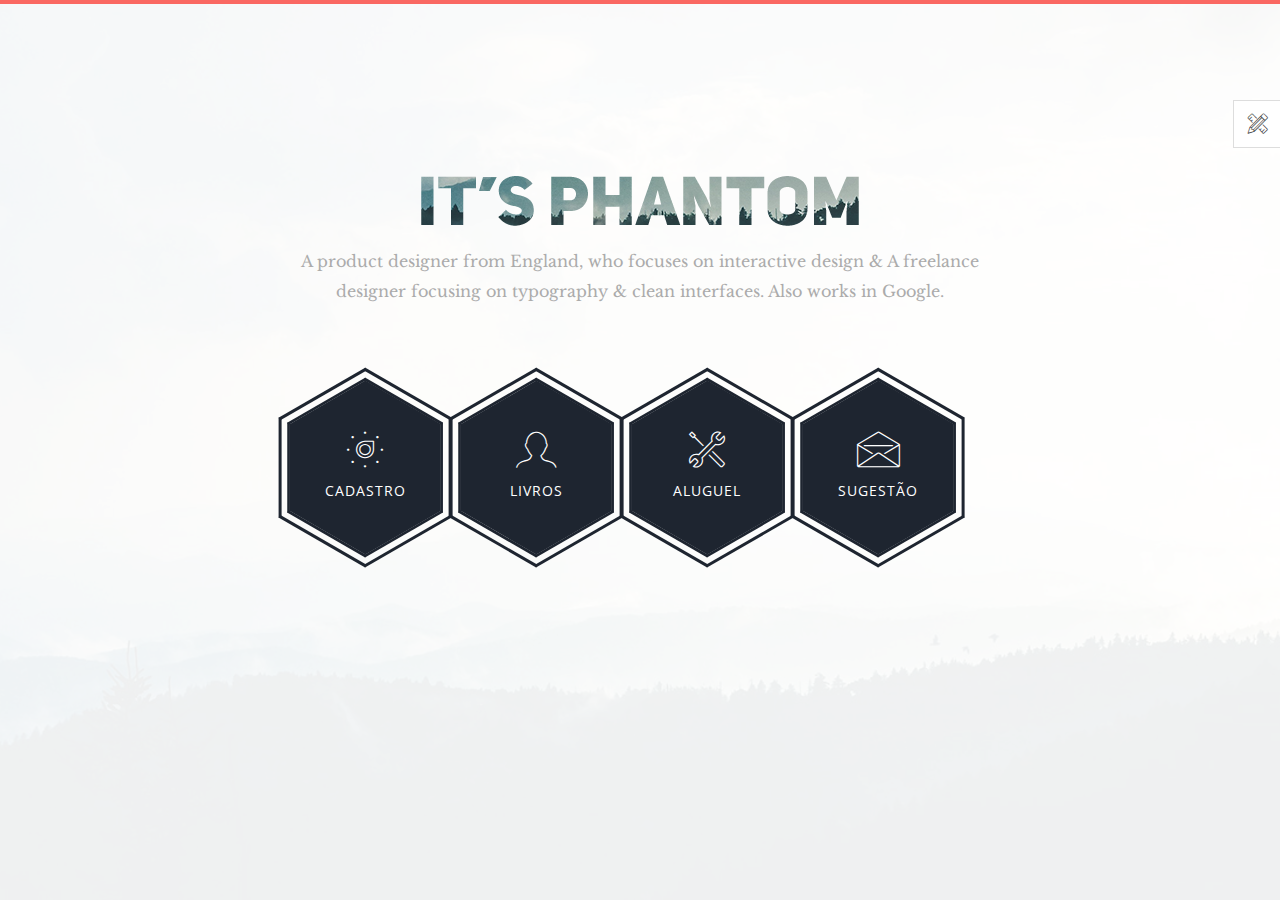
==== commit 3b691c08: "biblioteca" ====
--- a/projeto_biblioteca/phantom/phantom/themes/phantom/light/index.html
+++ b/projeto_biblioteca/phantom/phantom/themes/phantom/light/index.html
@@ -75,12 +75,14 @@
                                             <div></div>
                                             <div></div>
                                         </div>
-                                        <a href="welcome.html" class="hex-content">
+                                        <a href="cadastro.html" class="hex-content">
                                             <span class="hex-content-inner">
                                                 <span class="icon">
                                                     <i class="tf-dial"></i>
                                                 </span>
-                                                <span class="title">Welcome</span>
+                                                <span class="title">Cadastro
+                                                
+                                                </span>
                                             </span>
                                             <svg viewbox="0 0 173.20508075688772 200" height="200" width="174" version="1.1" xmlns="http://www.w3.org/2000/svg"><path d="M86.60254037844386 0L173.20508075688772 50L173.20508075688772 150L86.60254037844386 200L0 150L0 50Z" fill="#1e2530"></path></svg>
                                         </a>
@@ -96,12 +98,12 @@
                                             <div></div>
                                             <div></div>
                                         </div>
-                                        <a href="about.html" class="hex-content">
+                                        <a href="livros.html" class="hex-content">
                                             <span class="hex-content-inner">
                                                 <span class="icon">
                                                     <i class="tf-profile-male"></i>
                                                 </span>
-                                                <span class="title">About</span>
+                                                <span class="title">Livros</span>
                                             </span>
                                             <svg viewbox="0 0 173.20508075688772 200" height="200" width="174" version="1.1" xmlns="http://www.w3.org/2000/svg"><path d="M86.60254037844386 0L173.20508075688772 50L173.20508075688772 150L86.60254037844386 200L0 150L0 50Z" fill="#1e2530"></path></svg>
                                         </a>
@@ -117,12 +119,12 @@
                                             <div></div>
                                             <div></div>
                                         </div>
-                                        <a href="services.html" class="hex-content">
+                                        <a href="aluguel.html" class="hex-content">
                                             <span class="hex-content-inner">
                                                 <span class="icon">
                                                     <i class="tf-tools-2"></i>
                                                 </span>
-                                                <span class="title">Services</span>
+                                                <span class="title">Aluguel</span>
                                             </span>
                                             <svg viewbox="0 0 173.20508075688772 200" height="200" width="174" version="1.1" xmlns="http://www.w3.org/2000/svg"><path d="M86.60254037844386 0L173.20508075688772 50L173.20508075688772 150L86.60254037844386 200L0 150L0 50Z" fill="#1e2530"></path></svg>
                                         </a>    
@@ -138,78 +140,24 @@
                                             <div></div>
                                             <div></div>
                                         </div>
-                                        <a href="resume.html" class="hex-content">
+                                        <a href="sugestão.html" class="hex-content">
                                             <span class="hex-content-inner">
                                                 <span class="icon">
-                                                    <i class="tf-tools"></i>
+                                                    <i class="tf-envelope2"></i>
                                                 </span>
-                                                <span class="title">Resume</span>
+                                                <span class="title">Sugestão</span>
                                             </span>
                                             <svg viewbox="0 0 173.20508075688772 200" height="200" width="174" version="1.1" xmlns="http://www.w3.org/2000/svg"><path d="M86.60254037844386 0L173.20508075688772 50L173.20508075688772 150L86.60254037844386 200L0 150L0 50Z" fill="#1e2530"></path></svg>
                                         </a>
                                     </div>
                                     <div class="hexagon-item">
-                                        <div class="hex-item">
-                                            <div></div>
-                                            <div></div>
-                                            <div></div>
-                                        </div>
-                                        <div class="hex-item">
-                                            <div></div>
-                                            <div></div>
-                                            <div></div>
-                                        </div>
-                                        <a href="works.html" class="hex-content">
-                                            <span class="hex-content-inner">
-                                                <span class="icon">
-                                                    <i class="tf-briefcase2"></i>
-                                                </span>
-                                                <span class="title">Works</span>
-                                            </span>
-                                            <svg viewbox="0 0 173.20508075688772 200" height="200" width="174" version="1.1" xmlns="http://www.w3.org/2000/svg"><path d="M86.60254037844386 0L173.20508075688772 50L173.20508075688772 150L86.60254037844386 200L0 150L0 50Z" fill="#1e2530"></path></svg>
-                                        </a>
+                                        
                                     </div>
                                     <div class="hexagon-item">
-                                        <div class="hex-item">
-                                            <div></div>
-                                            <div></div>
-                                            <div></div>
-                                        </div>
-                                        <div class="hex-item">
-                                            <div></div>
-                                            <div></div>
-                                            <div></div>
-                                        </div>
-                                        <a href="testimonials.html" class="hex-content">
-                                            <span class="hex-content-inner">
-                                                <span class="icon">
-                                                    <i class="tf-chat"></i>
-                                                </span>
-                                                <span class="title">Testimonials</span>
-                                            </span>
-                                            <svg viewbox="0 0 173.20508075688772 200" height="200" width="174" version="1.1" xmlns="http://www.w3.org/2000/svg"><path d="M86.60254037844386 0L173.20508075688772 50L173.20508075688772 150L86.60254037844386 200L0 150L0 50Z" fill="#1e2530"></path></svg>
-                                        </a>
+                                    
                                     </div>
                                     <div class="hexagon-item">
-                                        <div class="hex-item">
-                                            <div></div>
-                                            <div></div>
-                                            <div></div>
-                                        </div>
-                                        <div class="hex-item">
-                                            <div></div>
-                                            <div></div>
-                                            <div></div>
-                                        </div>
-                                        <a href="contact.html" class="hex-content">
-                                            <span class="hex-content-inner">
-                                                <span class="icon">
-                                                    <i class="tf-envelope2"></i>
-                                                </span>
-                                                <span class="title">Contact</span>
-                                            </span>
-                                            <svg viewbox="0 0 173.20508075688772 200" height="200" width="174" version="1.1" xmlns="http://www.w3.org/2000/svg"><path d="M86.60254037844386 0L173.20508075688772 50L173.20508075688772 150L86.60254037844386 200L0 150L0 50Z" fill="#1e2530"></path></svg>
-                                        </a>
+                                        
                                     </div>
                                 </div> <!-- /.hexagon-menu -->
 
